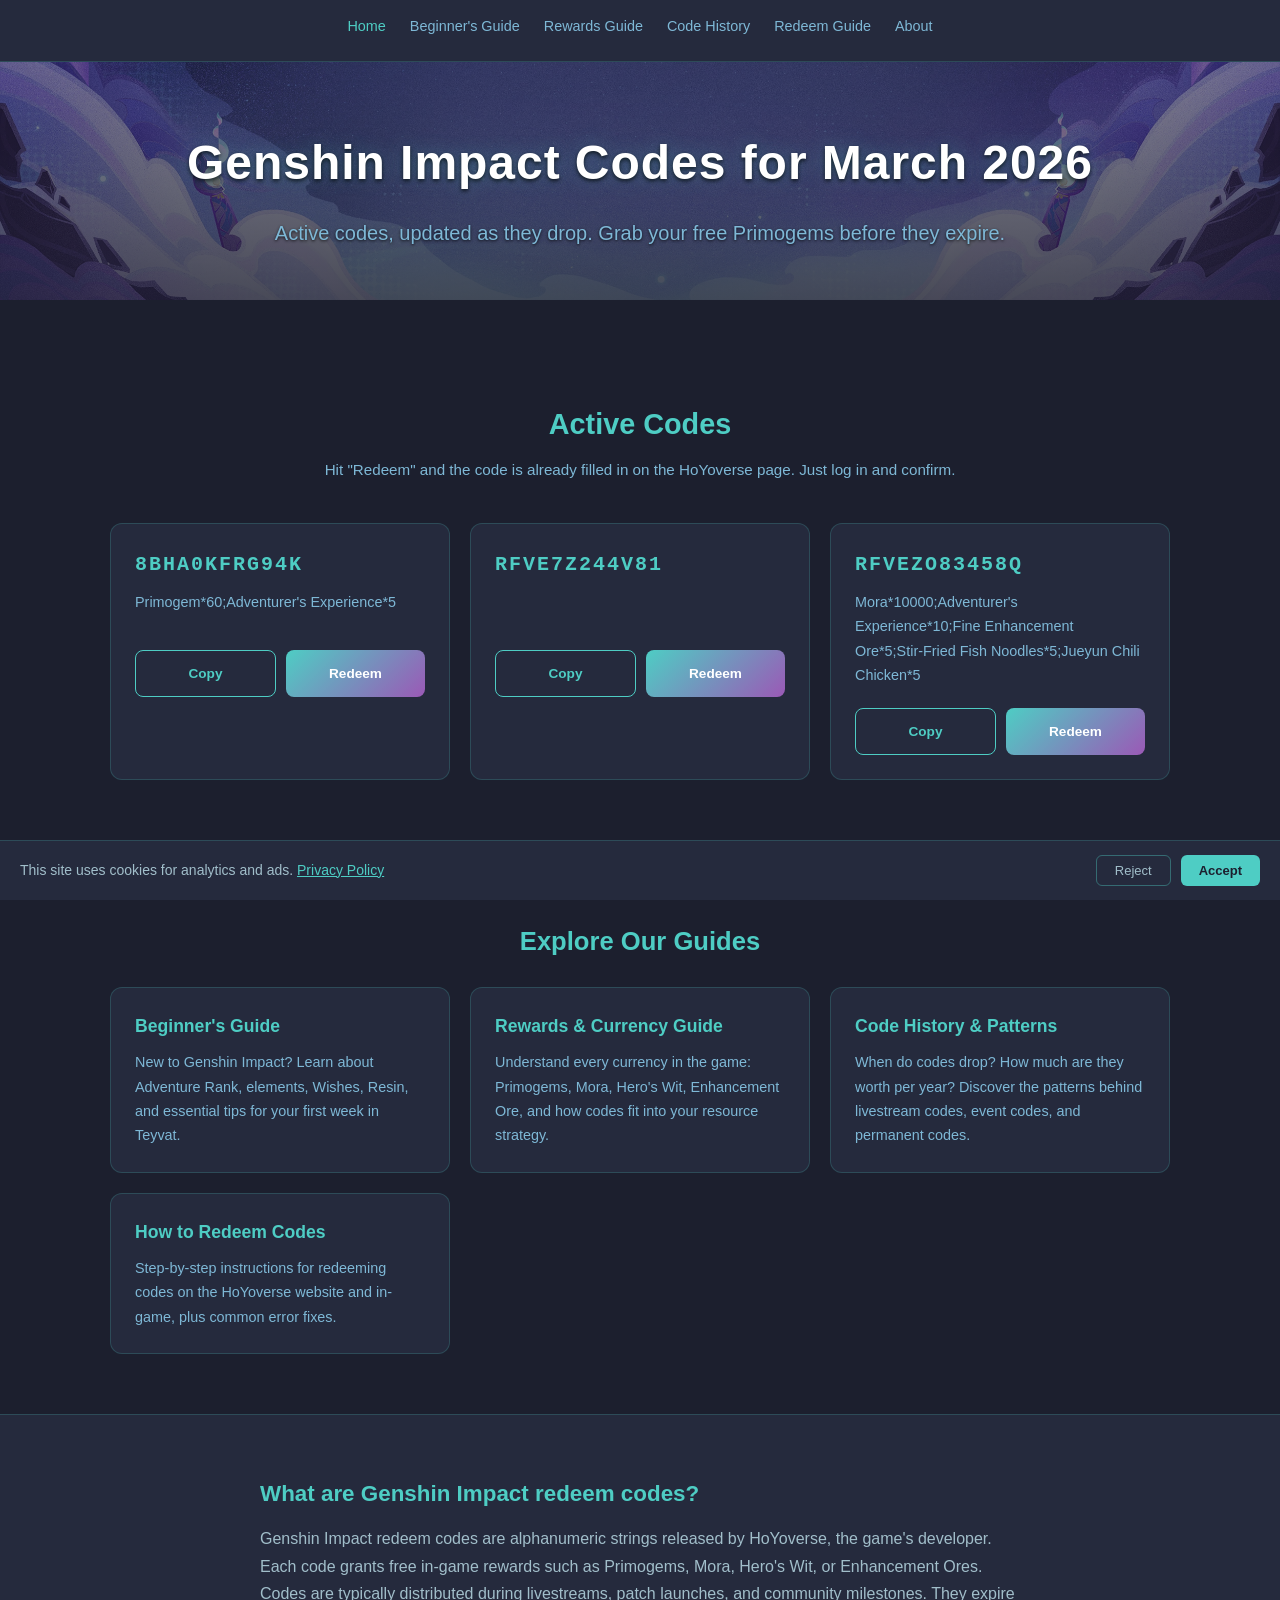
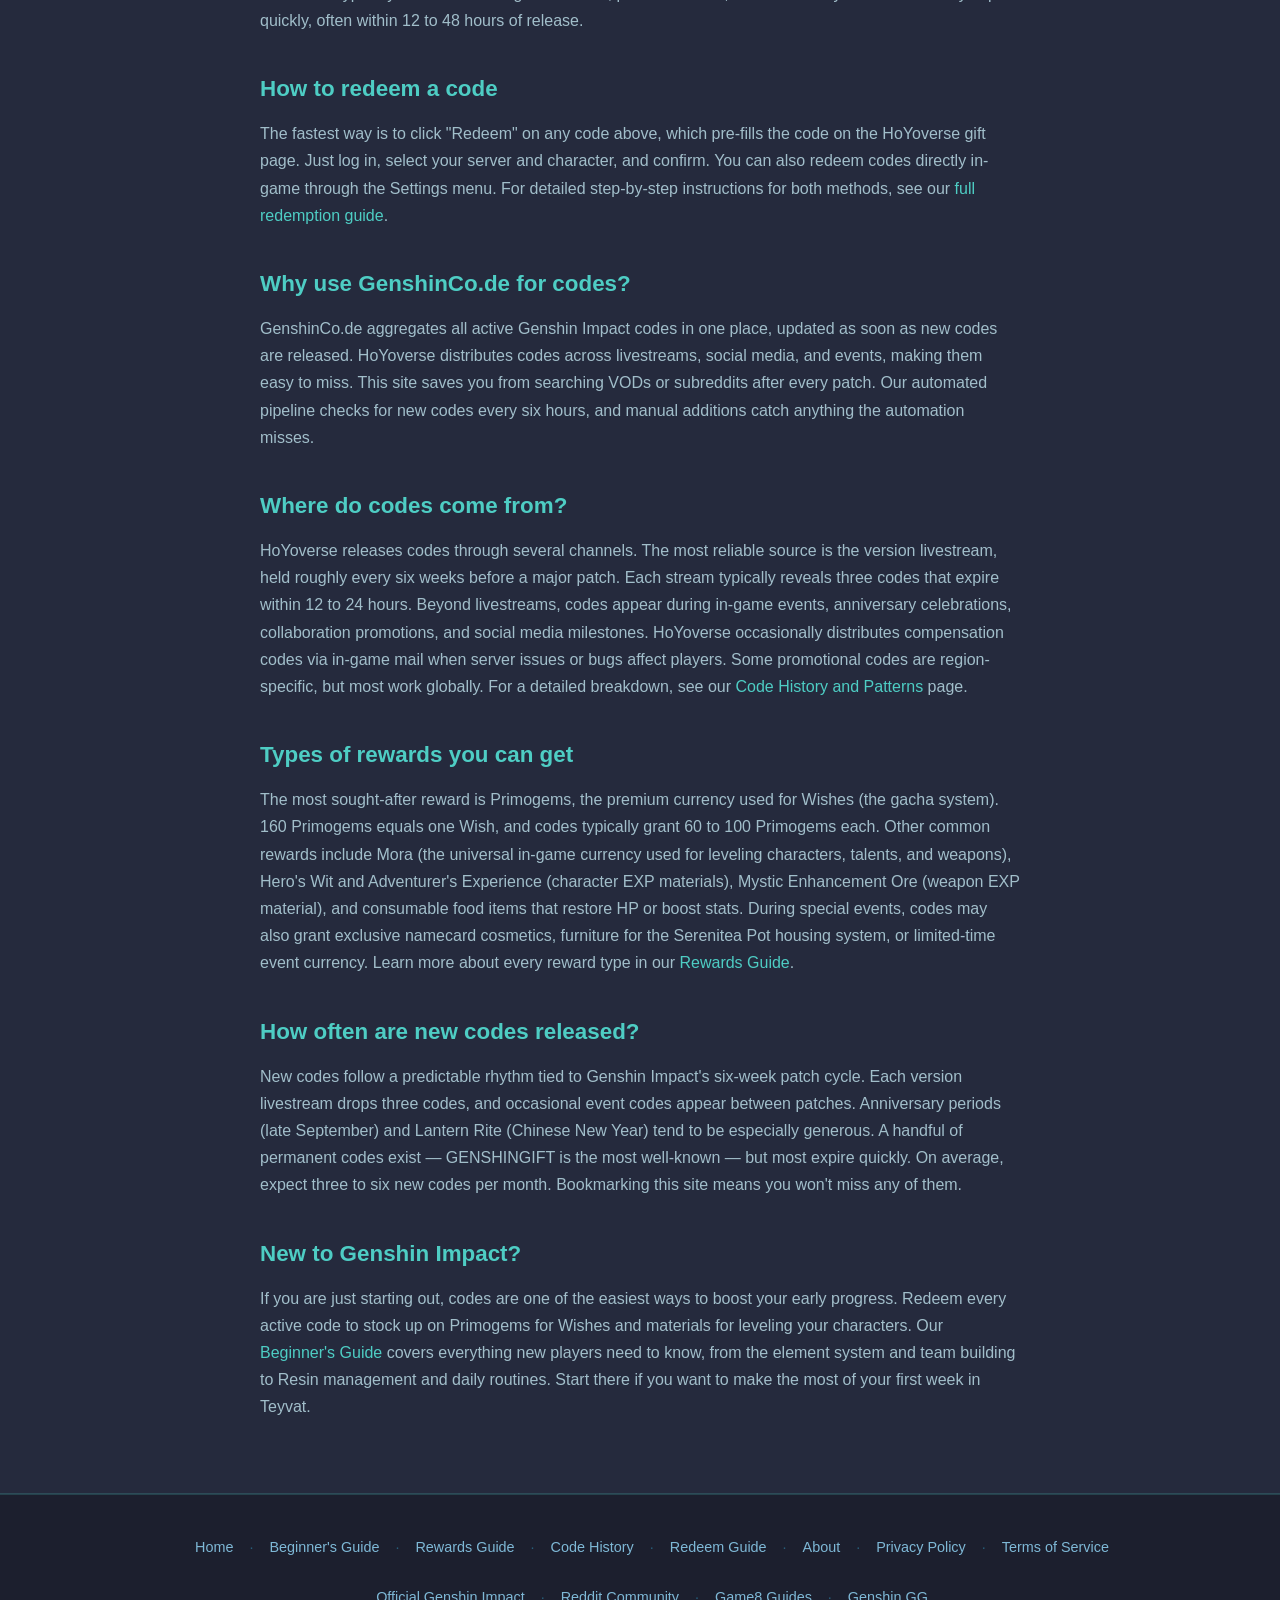
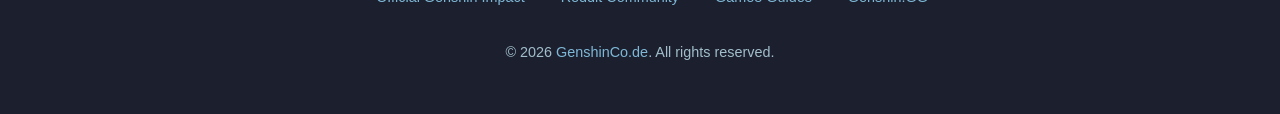
==== index.html @ f2f47d1a "feat: improve content quality for AdSense approval Add substantial original content to transform the" ====
<!DOCTYPE html>
<html lang="en">

<head>
    <meta charset="UTF-8">
    <meta name="viewport" content="width=device-width, initial-scale=1.0">
    <meta name="description" content="Discover the latest Genshin Impact reward codes for March 2026. Redeem exclusive in-game rewards including Primogems, Mora, and Enhancement Ores. Updated regularly on GenshinCo.de!">
    <meta name="keywords" content="Genshin Impact, reward codes, gaming rewards, free Genshin codes, primogems, genshinco.de">
    <meta name="author" content="GenshinCo.de">
    <!-- nosemgrep: html.security.audit.missing-integrity.missing-integrity -->
    <link rel="canonical" href="https://genshinco.de">

    <title>Genshin Impact Codes | Exclusive Rewards (March 2026)</title>

    <!-- Open Graph Meta Tags -->
    <meta property="og:url" content="https://genshinco.de">
    <meta property="og:type" content="website">
    <meta property="og:title" content="Genshin Impact Codes for March 2026">
    <meta property="og:description" content="Discover the latest Genshin Impact codes and redeem exclusive in-game rewards!">
    <meta property="og:image" content="https://genshinco.de/preview.png">
    <meta property="og:locale" content="en_US">
    <meta property="og:site_name" content="GenshinCo.de">

    <!-- Twitter Meta Tags -->
    <meta name="twitter:card" content="summary_large_image">
    <meta property="twitter:domain" content="genshinco.de">
    <meta property="twitter:url" content="https://genshinco.de">
    <meta name="twitter:title" content="Genshin Impact Codes for March 2026">
    <meta name="twitter:description" content="Discover the latest Genshin Impact codes and redeem exclusive in-game rewards!">
    <meta name="twitter:image" content="https://genshinco.de/preview.png">

    <!-- Structured Data (JSON-LD) -->
    <script type="application/ld+json">
    [
        {
            "@context": "https://schema.org",
            "@type": "WebPage",
            "name": "Genshin Impact Codes for March 2026",
            "description": "Find the latest Genshin Impact codes and redeem exclusive in-game rewards. Updated regularly on GenshinCo.de.",
            "url": "https://genshinco.de",
            "publisher": {
                "@type": "Organization",
                "name": "GenshinCo.de",
                "logo": {
                    "@type": "ImageObject",
                    "url": "https://genshinco.de/preview.png"
                }
            }
        },
        {
            "@context": "https://schema.org",
            "@type": "ItemList",
            "name": "Active Genshin Impact Redeem Codes (March 2026)",
            "description": "Currently active Genshin Impact codes that can be redeemed for free Primogems, Mora, and other in-game rewards.",
            "url": "https://genshinco.de",
            "numberOfItems": 6,
            "itemListElement": [
                {
                    "@type": "ListItem",
                    "position": 1,
                    "name": "GENSHINGIFT",
                    "description": "60 Primogems + 10,000 Mora"
                },
                {
                    "@type": "ListItem",
                    "position": 2,
                    "name": "WT7D3FXHZXRH",
                    "description": "60 Primogems + 5 Adventurer's Experience"
                },
                {
                    "@type": "ListItem",
                    "position": 3,
                    "name": "LANTERNRITE26",
                    "description": "100 Primogems + 50,000 Mora"
                },
                {
                    "@type": "ListItem",
                    "position": 4,
                    "name": "GENSHIN5ANNI",
                    "description": "60 Primogems + 3 Hero's Wit"
                },
                {
                    "@type": "ListItem",
                    "position": 5,
                    "name": "TEYVAT2026NEW",
                    "description": "60 Primogems + 5 Mystic Enhancement Ore"
                },
                {
                    "@type": "ListItem",
                    "position": 6,
                    "name": "XTNTBBHMVZ99",
                    "description": "60 Primogems + 10,000 Mora"
                }
            ]
        },
        {
            "@context": "https://schema.org",
            "@type": "FAQPage",
            "mainEntity": [
                {
                    "@type": "Question",
                    "name": "What are Genshin Impact redeem codes?",
                    "acceptedAnswer": {
                        "@type": "Answer",
                        "text": "Genshin Impact redeem codes are alphanumeric strings released by HoYoverse, the game's developer. Each code grants free in-game rewards such as Primogems, Mora, Hero's Wit, or Enhancement Ores. Codes are typically distributed during livestreams, patch launches, and community milestones. They expire, often within 12 to 48 hours of release."
                    }
                },
                {
                    "@type": "Question",
                    "name": "How do you redeem a Genshin Impact code?",
                    "acceptedAnswer": {
                        "@type": "Answer",
                        "text": "To redeem a Genshin Impact code: (1) Go to genshin.hoyoverse.com/en/gift or click the Redeem button on GenshinCo.de, which pre-fills the code automatically. (2) Log in to your HoYoverse account. (3) Select your server and character name. (4) Click Redeem. Rewards arrive in your in-game mailbox within one minute."
                    }
                },
                {
                    "@type": "Question",
                    "name": "Why should I bookmark GenshinCo.de for Genshin codes?",
                    "acceptedAnswer": {
                        "@type": "Answer",
                        "text": "GenshinCo.de aggregates all active Genshin Impact codes in one place, updated as soon as new codes are released. HoYoverse distributes codes across livestreams, social media, and events, making them easy to miss. This site saves you from searching VODs or subreddits after every patch."
                    }
                },
                {
                    "@type": "Question",
                    "name": "Where do Genshin Impact codes come from?",
                    "acceptedAnswer": {
                        "@type": "Answer",
                        "text": "HoYoverse releases codes through version livestreams (typically three per stream, every six weeks), in-game events, anniversary celebrations, social media milestones, and collaboration promotions. Compensation codes are occasionally sent via in-game mail after server issues."
                    }
                },
                {
                    "@type": "Question",
                    "name": "What rewards do Genshin Impact codes give?",
                    "acceptedAnswer": {
                        "@type": "Answer",
                        "text": "Most codes grant Primogems (60-100 per code), the premium currency used for Wishes. Other rewards include Mora, Hero's Wit, Adventurer's Experience, Mystic Enhancement Ore, and consumable items. Special event codes may include exclusive cosmetics."
                    }
                },
                {
                    "@type": "Question",
                    "name": "How often are new Genshin Impact codes released?",
                    "acceptedAnswer": {
                        "@type": "Answer",
                        "text": "New codes follow the six-week patch cycle, with three codes per version livestream. Additional codes appear during events, anniversaries, and Lantern Rite. Expect roughly three to six new codes per month."
                    }
                }
            ]
        }
    ]
    </script>

    <script src="/consent.js" defer></script>
    <!-- nosemgrep: html.security.audit.missing-integrity.missing-integrity -->
    <link rel="stylesheet" href="/styles.css">

    <style>
        /* Hero */
        .hero {
            background-image: url("/background.png");
            background-size: cover;
            background-position: center bottom;
            padding: 60px 20px 40px;
            display: flex;
            flex-direction: column;
            justify-content: center;
            align-items: center;
            text-align: center;
            position: relative;
        }

        .hero::before {
            content: '';
            position: absolute;
            inset: 0;
            background: linear-gradient(to bottom, rgba(28,31,46,0.5) 0%, rgba(28,31,46,0.8) 100%);
        }

        .hero-content {
            position: relative;
            z-index: 1;
        }

        .hero h1 {
            font-size: clamp(1.8rem, 5vw, 3rem);
            color: #fff;
            text-shadow: 0 0 20px var(--glow-teal), 0 2px 4px rgba(0,0,0,0.8);
            margin-bottom: 12px;
            letter-spacing: 0.02em;
        }

        .hero p {
            font-size: clamp(1rem, 2.5vw, 1.25rem);
            color: var(--text-secondary);
            text-shadow: 0 1px 3px rgba(0,0,0,0.8);
            text-align: center;
            width: 100%;
        }

        /* Codes section */
        .codes-section {
            max-width: 1100px;
            margin: 0 auto;
            padding: 60px 20px;
        }

        .codes-section h2 {
            font-size: 1.8rem;
            color: var(--accent-teal);
            margin-bottom: 8px;
            text-align: center;
        }

        .codes-subtitle {
            text-align: center;
            color: var(--text-secondary);
            margin-bottom: 40px;
            font-size: 0.95rem;
        }

        .codes-grid {
            display: grid;
            grid-template-columns: repeat(auto-fill, minmax(300px, 1fr));
            gap: 20px;
        }

        .codes-message {
            grid-column: 1 / -1;
            text-align: center;
            color: var(--text-secondary);
        }

        .code-card {
            background: var(--bg-card);
            border: 1px solid var(--border-card);
            border-radius: 12px;
            padding: 24px;
            transition: background 0.2s, box-shadow 0.2s, transform 0.2s;
        }

        .code-card:hover {
            background: var(--bg-card-hover);
            box-shadow: 0 0 20px var(--glow-teal);
            transform: translateY(-2px);
        }

        .code-string {
            font-size: 1.25rem;
            font-weight: 700;
            letter-spacing: 0.1em;
            color: var(--accent-teal);
            margin-bottom: 8px;
            font-family: 'Courier New', monospace;
        }

        .code-rewards {
            font-size: 0.9rem;
            color: var(--text-secondary);
            margin-bottom: 20px;
            min-height: 40px;
        }

        .code-actions {
            display: flex;
            gap: 10px;
        }

        .btn {
            flex: 1;
            padding: 12px 16px;
            border: none;
            border-radius: 8px;
            font-size: 0.85rem;
            font-weight: 600;
            cursor: pointer;
            text-decoration: none;
            text-align: center;
            transition: opacity 0.2s, transform 0.1s;
            display: inline-block;
        }

        .btn:hover {
            opacity: 0.85;
            transform: scale(1.02);
        }

        .btn:active {
            transform: scale(0.98);
        }

        .btn-copy {
            background: transparent;
            border: 1px solid var(--accent-teal);
            color: var(--accent-teal);
        }

        .btn-copy.copied {
            border-color: var(--accent-amber);
            color: var(--accent-amber);
        }

        .btn-redeem {
            background: linear-gradient(135deg, var(--accent-teal), var(--accent-purple));
            color: #fff;
        }

        /* Info section */
        .info-section {
            background: var(--bg-card);
            border-top: 1px solid var(--border-card);
            border-bottom: 1px solid var(--border-card);
        }

        .info-inner {
            max-width: 800px;
            margin: 0 auto;
            padding: 60px 20px;
        }

        .info-inner h2 {
            font-size: 1.4rem;
            color: var(--accent-teal);
            margin-top: 36px;
            margin-bottom: 12px;
        }

        .info-inner h2:first-child {
            margin-top: 0;
        }

        .info-inner p {
            margin-bottom: 12px;
            color: var(--text-primary);
        }

        .info-inner ol, .info-inner ul {
            margin-left: 24px;
            margin-bottom: 12px;
        }

        .info-inner ol li, .info-inner ul li {
            margin-bottom: 6px;
        }

        .info-inner a {
            color: var(--accent-teal);
            text-decoration: none;
        }

        .info-inner a:hover {
            text-decoration: underline;
        }
    </style>

    <!-- nosemgrep: html.security.audit.missing-integrity.missing-integrity -->
    <link rel="icon" href="/favicon.ico" type="image/x-icon">
    <!-- nosemgrep: html.security.audit.missing-integrity.missing-integrity -->
    <link rel="preload" href="/background.png" as="image">
</head>

<body>
    <nav class="site-nav">
        <ul>
            <li><a href="/" aria-current="page">Home</a></li>
            <li><a href="/beginners-guide.html">Beginner's Guide</a></li>
            <li><a href="/rewards-guide.html">Rewards Guide</a></li>
            <li><a href="/event-codes.html">Code History</a></li>
            <li><a href="/guide.html">Redeem Guide</a></li>
            <li><a href="/about.html">About</a></li>
        </ul>
    </nav>

    <main>
        <section class="hero">
            <div class="hero-content">
                <h1>Genshin Impact Codes for March 2026</h1>
                <p>Active codes, updated as they drop. Grab your free Primogems before they expire.</p>
            </div>
        </section>

        <section class="codes-section">
            <h2>Active Codes</h2>
            <p class="codes-subtitle">Hit "Redeem" and the code is already filled in on the HoYoverse page. Just log in and confirm.</p>

            <div id="codes-grid" class="codes-grid" aria-live="polite">
                <p id="codes-loading" class="codes-message">Loading codes&hellip;</p>
            </div>
        </section>

        <section class="quick-links">
            <h2>Explore Our Guides</h2>
            <div class="quick-links-grid">
                <a href="/beginners-guide.html" class="quick-link-card">
                    <h3>Beginner's Guide</h3>
                    <p>New to Genshin Impact? Learn about Adventure Rank, elements, Wishes, Resin, and essential tips for your first week in Teyvat.</p>
                </a>
                <a href="/rewards-guide.html" class="quick-link-card">
                    <h3>Rewards &amp; Currency Guide</h3>
                    <p>Understand every currency in the game: Primogems, Mora, Hero's Wit, Enhancement Ore, and how codes fit into your resource strategy.</p>
                </a>
                <a href="/event-codes.html" class="quick-link-card">
                    <h3>Code History &amp; Patterns</h3>
                    <p>When do codes drop? How much are they worth per year? Discover the patterns behind livestream codes, event codes, and permanent codes.</p>
                </a>
                <a href="/guide.html" class="quick-link-card">
                    <h3>How to Redeem Codes</h3>
                    <p>Step-by-step instructions for redeeming codes on the HoYoverse website and in-game, plus common error fixes.</p>
                </a>
            </div>
        </section>

        <div class="info-section">
            <div class="info-inner">
                <h2>What are Genshin Impact redeem codes?</h2>
                <p>
                    Genshin Impact redeem codes are alphanumeric strings released by HoYoverse, the game's developer. Each code grants free in-game rewards such as Primogems, Mora, Hero's Wit, or Enhancement Ores. Codes are typically distributed during livestreams, patch launches, and community milestones. They expire quickly, often within 12 to 48 hours of release.
                </p>

                <h2>How to redeem a code</h2>
                <p>
                    The fastest way is to click "Redeem" on any code above, which pre-fills the code on the HoYoverse gift page. Just log in, select your server and character, and confirm. You can also redeem codes directly in-game through the Settings menu. For detailed step-by-step instructions for both methods, see our <a href="/guide.html">full redemption guide</a>.
                </p>

                <h2>Why use GenshinCo.de for codes?</h2>
                <p>
                    GenshinCo.de aggregates all active Genshin Impact codes in one place, updated as soon as new codes are released. HoYoverse distributes codes across livestreams, social media, and events, making them easy to miss. This site saves you from searching VODs or subreddits after every patch. Our automated pipeline checks for new codes every six hours, and manual additions catch anything the automation misses.
                </p>

                <h2>Where do codes come from?</h2>
                <p>
                    HoYoverse releases codes through several channels. The most reliable source is the version livestream, held roughly every six weeks before a major patch. Each stream typically reveals three codes that expire within 12 to 24 hours. Beyond livestreams, codes appear during in-game events, anniversary celebrations, collaboration promotions, and social media milestones. HoYoverse occasionally distributes compensation codes via in-game mail when server issues or bugs affect players. Some promotional codes are region-specific, but most work globally. For a detailed breakdown, see our <a href="/event-codes.html">Code History and Patterns</a> page.
                </p>

                <h2>Types of rewards you can get</h2>
                <p>
                    The most sought-after reward is Primogems, the premium currency used for Wishes (the gacha system). 160 Primogems equals one Wish, and codes typically grant 60 to 100 Primogems each. Other common rewards include Mora (the universal in-game currency used for leveling characters, talents, and weapons), Hero's Wit and Adventurer's Experience (character EXP materials), Mystic Enhancement Ore (weapon EXP material), and consumable food items that restore HP or boost stats. During special events, codes may also grant exclusive namecard cosmetics, furniture for the Serenitea Pot housing system, or limited-time event currency. Learn more about every reward type in our <a href="/rewards-guide.html">Rewards Guide</a>.
                </p>

                <h2>How often are new codes released?</h2>
                <p>
                    New codes follow a predictable rhythm tied to Genshin Impact's six-week patch cycle. Each version livestream drops three codes, and occasional event codes appear between patches. Anniversary periods (late September) and Lantern Rite (Chinese New Year) tend to be especially generous. A handful of permanent codes exist &mdash; GENSHINGIFT is the most well-known &mdash; but most expire quickly. On average, expect three to six new codes per month. Bookmarking this site means you won't miss any of them.
                </p>

                <h2>New to Genshin Impact?</h2>
                <p>
                    If you are just starting out, codes are one of the easiest ways to boost your early progress. Redeem every active code to stock up on Primogems for Wishes and materials for leveling your characters. Our <a href="/beginners-guide.html">Beginner's Guide</a> covers everything new players need to know, from the element system and team building to Resin management and daily routines. Start there if you want to make the most of your first week in Teyvat.
                </p>
            </div>
        </div>
    </main>

    <footer>
        <ul class="footer-nav">
            <li><a href="/">Home</a></li>
            <li><span class="footer-sep">·</span></li>
            <li><a href="/beginners-guide.html">Beginner's Guide</a></li>
            <li><span class="footer-sep">·</span></li>
            <li><a href="/rewards-guide.html">Rewards Guide</a></li>
            <li><span class="footer-sep">·</span></li>
            <li><a href="/event-codes.html">Code History</a></li>
            <li><span class="footer-sep">·</span></li>
            <li><a href="/guide.html">Redeem Guide</a></li>
            <li><span class="footer-sep">·</span></li>
            <li><a href="/about.html">About</a></li>
            <li><span class="footer-sep">·</span></li>
            <li><a href="/privacy.html">Privacy Policy</a></li>
            <li><span class="footer-sep">·</span></li>
            <li><a href="/terms.html">Terms of Service</a></li>
        </ul>
        <ul class="footer-links">
            <li><a href="https://genshin.hoyoverse.com/en/" target="_blank" rel="noopener">Official Genshin Impact</a></li>
            <li><span class="footer-sep">·</span></li>
            <li><a href="https://www.reddit.com/r/Genshin_Impact/" target="_blank" rel="noopener">Reddit Community</a></li>
            <li><span class="footer-sep">·</span></li>
            <li><a href="https://game8.co/games/Genshin-Impact" target="_blank" rel="noopener">Game8 Guides</a></li>
            <li><span class="footer-sep">·</span></li>
            <li><a href="https://genshin.gg/" target="_blank" rel="noopener">Genshin.GG</a></li>
        </ul>
        <p>&copy; 2026 <a href="https://genshinco.de">GenshinCo.de</a>. All rights reserved.</p>
    </footer>

    <script>
        function copyCode(btn, code) {
            navigator.clipboard.writeText(code).then(function() {
                btn.textContent = 'Copied!';
                btn.classList.add('copied');
                setTimeout(function() {
                    btn.textContent = 'Copy';
                    btn.classList.remove('copied');
                }, 2000);
            });
        }

        (function() {
            var grid = document.getElementById('codes-grid');
            var loading = document.getElementById('codes-loading');
            if (!grid || !loading) {
                console.error('codes: required DOM elements missing');
                return;
            }

            fetch('./codes.json')
                .then(function(r) {
                    if (!r.ok) throw new Error('HTTP ' + r.status);
                    return r.json();
                })
                .then(function(codes) {
                    loading.remove();
                    if (!Array.isArray(codes) || codes.length === 0) {
                        var msg = document.createElement('p');
                        msg.className = 'codes-message';
                        msg.textContent = 'No active codes right now. Check back soon.';
                        grid.appendChild(msg);
                        return;
                    }
                    var fragment = document.createDocumentFragment();
                    codes.forEach(function(entry) {
                        var code = String(entry.code || '');
                        var rewards = String(entry.rewards || '');
                        var redeemUrl = 'https://genshin.hoyoverse.com/en/gift?code=' + encodeURIComponent(code);

                        var card = document.createElement('div');
                        card.className = 'code-card';

                        var codeEl = document.createElement('div');
                        codeEl.className = 'code-string';
                        codeEl.textContent = code;

                        var rewardsEl = document.createElement('div');
                        rewardsEl.className = 'code-rewards';
                        rewardsEl.textContent = rewards;

                        var actions = document.createElement('div');
                        actions.className = 'code-actions';

                        var copyBtn = document.createElement('button');
                        copyBtn.className = 'btn btn-copy';
                        copyBtn.textContent = 'Copy';
                        copyBtn.addEventListener('click', function() { copyCode(copyBtn, code); });

                        var redeemLink = document.createElement('a');
                        redeemLink.className = 'btn btn-redeem';
                        redeemLink.href = redeemUrl;
                        redeemLink.target = '_blank';
                        redeemLink.rel = 'noopener';
                        redeemLink.textContent = 'Redeem';

                        actions.appendChild(copyBtn);
                        actions.appendChild(redeemLink);
                        card.appendChild(codeEl);
                        card.appendChild(rewardsEl);
                        card.appendChild(actions);
                        fragment.appendChild(card);
                    });
                    grid.appendChild(fragment);
                })
                .catch(function(err) {
                    loading.textContent = 'Failed to load codes. Please refresh the page.';
                    console.error('codes.json fetch error:', err);
                });
        })();
    </script>
</body>

</html>
---- styles.css ----
:root {
    --bg: #1C1F2E;
    --bg-card: #252A3D;
    --bg-card-hover: #2D334A;
    --text-primary: #A1BECAFF;
    --text-secondary: #7EB8D6FF;
    --accent-teal: #4ECDC4;
    --accent-purple: #9B59B6;
    --accent-amber: #F39C12;
    --border: #275E7AFF;
    --border-card: rgba(78, 205, 196, 0.2);
    --glow-teal: rgba(78, 205, 196, 0.3);
}

* {
    box-sizing: border-box;
    margin: 0;
    padding: 0;
}

body {
    font-family: 'Poppins', 'Segoe UI', sans-serif;
    background-color: var(--bg);
    color: var(--text-primary);
    line-height: 1.7;
}

/* Site navigation */
.site-nav {
    background: var(--bg-card);
    border-bottom: 1px solid var(--border-card);
    padding: 12px 20px;
}

.site-nav ul {
    display: flex;
    justify-content: center;
    flex-wrap: wrap;
    gap: 8px 24px;
    list-style: none;
    max-width: 1100px;
    margin: 0 auto;
}

.site-nav a {
    color: var(--text-secondary);
    text-decoration: none;
    font-size: 0.9rem;
    transition: color 0.2s;
}

.site-nav a:hover,
.site-nav a[aria-current="page"] {
    color: var(--accent-teal);
}

/* Page header */
.page-header {
    background: var(--bg-card);
    border-bottom: 1px solid var(--border-card);
    padding: 40px 20px;
    text-align: center;
}

.page-header h1 {
    font-size: 2rem;
    color: var(--accent-teal);
}

.page-header p {
    color: var(--text-secondary);
    margin-top: 8px;
}

/* Content area */
.content {
    max-width: 800px;
    margin: 0 auto;
    padding: 60px 20px;
}

h2 {
    font-size: 1.3rem;
    color: var(--accent-teal);
    margin-top: 40px;
    margin-bottom: 12px;
}

h3 {
    font-size: 1.1rem;
    color: var(--accent-teal);
    margin-top: 28px;
    margin-bottom: 8px;
}

p, li {
    margin-bottom: 10px;
    color: var(--text-primary);
}

ol, ul {
    margin-left: 24px;
    margin-bottom: 12px;
}

a {
    color: var(--accent-teal);
    text-decoration: none;
}

a:hover {
    text-decoration: underline;
}

strong {
    color: var(--text-secondary);
}

/* Quick links cards */
.quick-links {
    max-width: 1100px;
    margin: 0 auto;
    padding: 40px 20px 60px;
}

.quick-links h2 {
    text-align: center;
    font-size: 1.6rem;
    margin-bottom: 24px;
}

.quick-links-grid {
    display: grid;
    grid-template-columns: repeat(auto-fill, minmax(280px, 1fr));
    gap: 20px;
}

.quick-link-card {
    background: var(--bg-card);
    border: 1px solid var(--border-card);
    border-radius: 12px;
    padding: 24px;
    transition: background 0.2s, box-shadow 0.2s, transform 0.2s;
    text-decoration: none;
    display: block;
}

.quick-link-card:hover {
    background: var(--bg-card-hover);
    box-shadow: 0 0 20px var(--glow-teal);
    transform: translateY(-2px);
    text-decoration: none;
}

.quick-link-card h3 {
    color: var(--accent-teal);
    margin-top: 0;
    margin-bottom: 8px;
    font-size: 1.1rem;
}

.quick-link-card p {
    color: var(--text-secondary);
    font-size: 0.9rem;
    margin-bottom: 0;
}

/* Footer */
footer {
    text-align: center;
    padding: 40px 20px;
    border-top: 1px solid var(--border-card);
    font-size: 0.9rem;
    color: var(--text-secondary);
}

footer a {
    color: var(--text-secondary);
}

footer a:hover {
    color: var(--accent-teal);
}

.footer-nav {
    display: flex;
    justify-content: center;
    flex-wrap: wrap;
    gap: 16px;
    list-style: none;
    margin-bottom: 16px;
}

.footer-links {
    display: flex;
    justify-content: center;
    flex-wrap: wrap;
    gap: 16px;
    list-style: none;
    margin-bottom: 20px;
}

.footer-sep {
    color: var(--border);
}
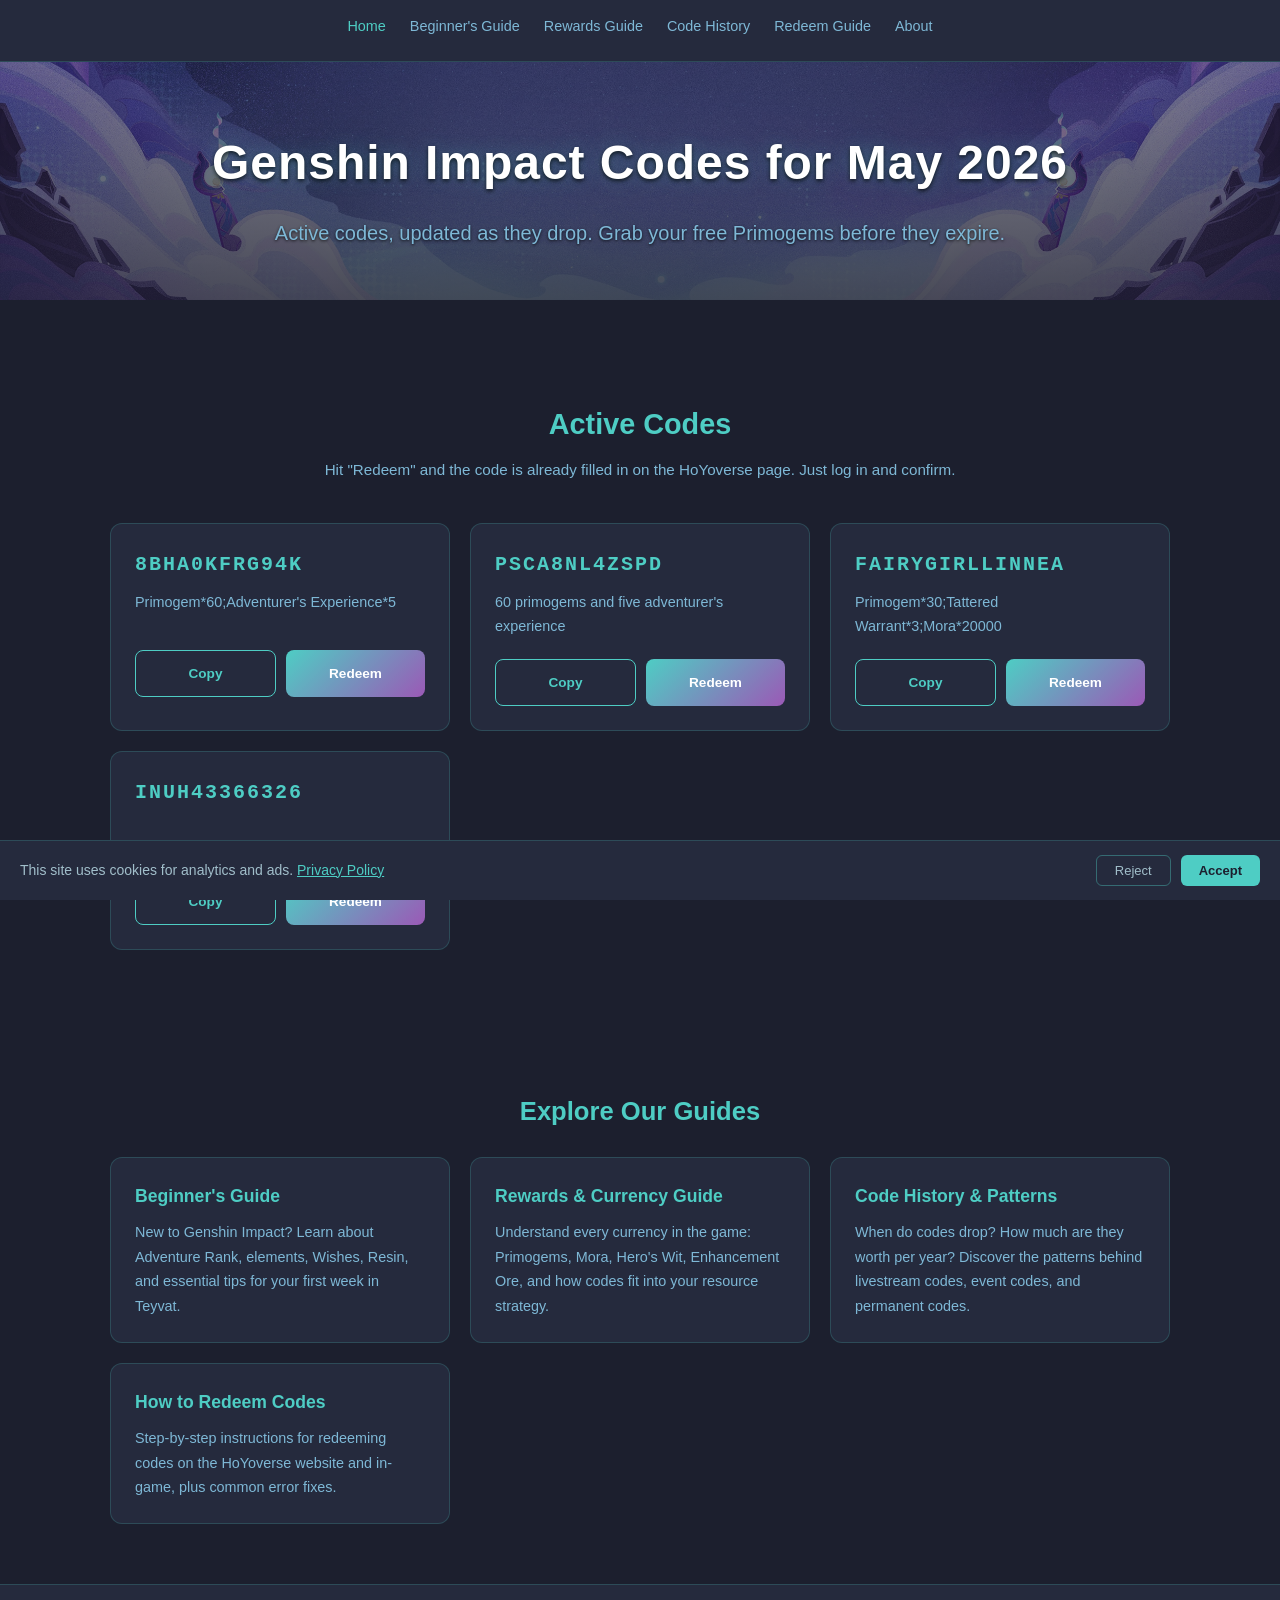
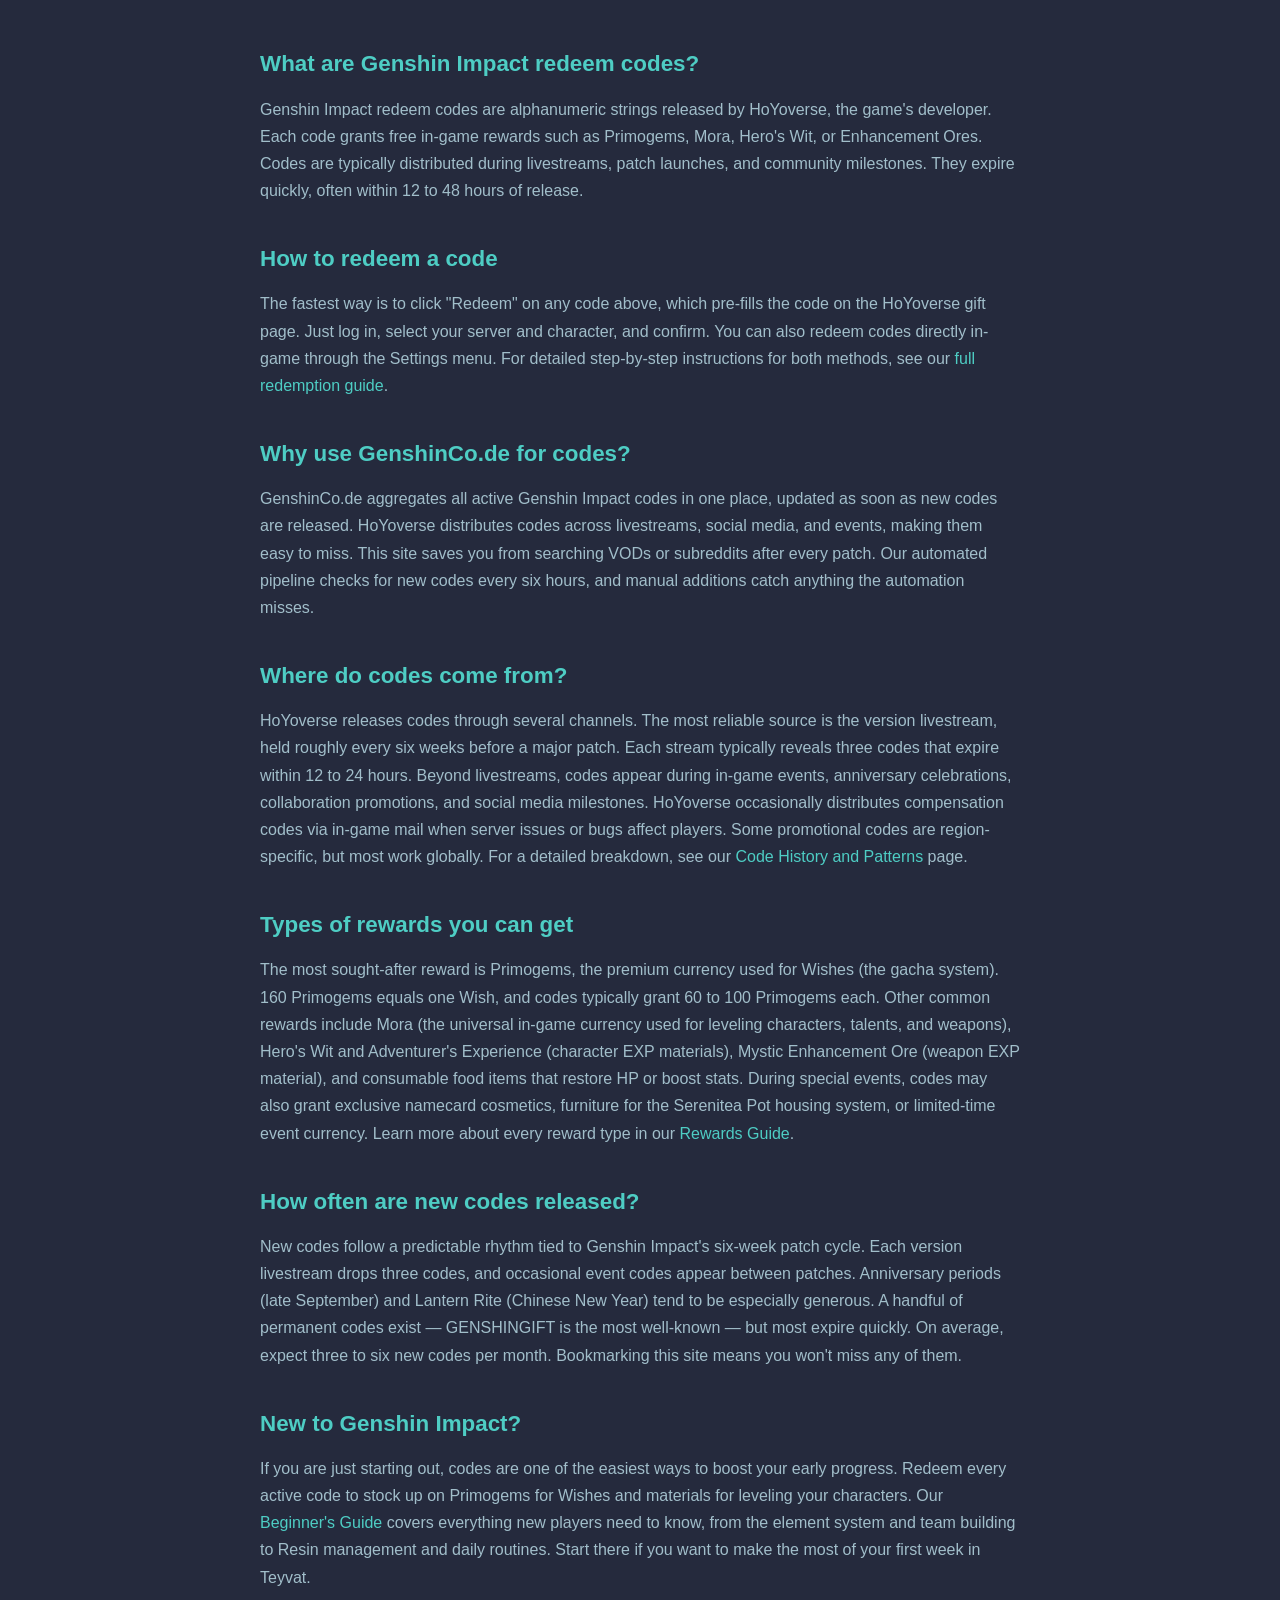
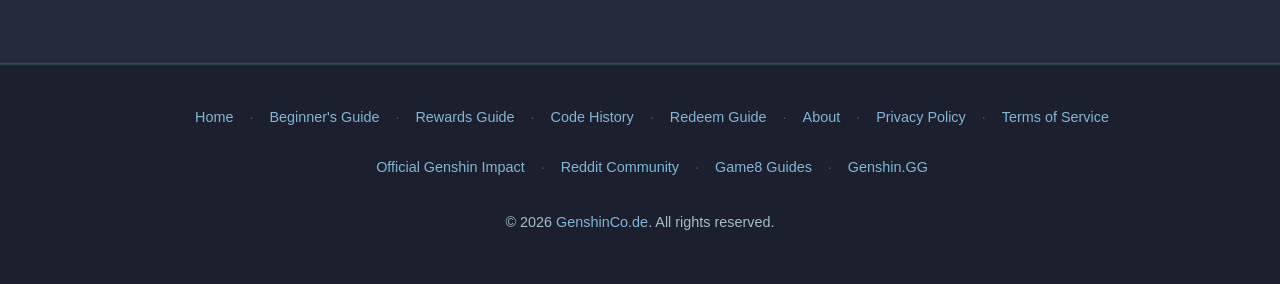
==== commit ad409b7c: "chore: update month/year to May 2026" ====
--- a/index.html
+++ b/index.html
@@ -4,18 +4,18 @@
 <head>
     <meta charset="UTF-8">
     <meta name="viewport" content="width=device-width, initial-scale=1.0">
-    <meta name="description" content="Discover the latest Genshin Impact reward codes for March 2026. Redeem exclusive in-game rewards including Primogems, Mora, and Enhancement Ores. Updated regularly on GenshinCo.de!">
+    <meta name="description" content="Discover the latest Genshin Impact reward codes for May 2026. Redeem exclusive in-game rewards including Primogems, Mora, and Enhancement Ores. Updated regularly on GenshinCo.de!">
     <meta name="keywords" content="Genshin Impact, reward codes, gaming rewards, free Genshin codes, primogems, genshinco.de">
     <meta name="author" content="GenshinCo.de">
     <!-- nosemgrep: html.security.audit.missing-integrity.missing-integrity -->
     <link rel="canonical" href="https://genshinco.de">
 
-    <title>Genshin Impact Codes | Exclusive Rewards (March 2026)</title>
+    <title>Genshin Impact Codes | Exclusive Rewards (May 2026)</title>
 
     <!-- Open Graph Meta Tags -->
     <meta property="og:url" content="https://genshinco.de">
     <meta property="og:type" content="website">
-    <meta property="og:title" content="Genshin Impact Codes for March 2026">
+    <meta property="og:title" content="Genshin Impact Codes for May 2026">
     <meta property="og:description" content="Discover the latest Genshin Impact codes and redeem exclusive in-game rewards!">
     <meta property="og:image" content="https://genshinco.de/preview.png">
     <meta property="og:locale" content="en_US">
@@ -25,7 +25,7 @@
     <meta name="twitter:card" content="summary_large_image">
     <meta property="twitter:domain" content="genshinco.de">
     <meta property="twitter:url" content="https://genshinco.de">
-    <meta name="twitter:title" content="Genshin Impact Codes for March 2026">
+    <meta name="twitter:title" content="Genshin Impact Codes for May 2026">
     <meta name="twitter:description" content="Discover the latest Genshin Impact codes and redeem exclusive in-game rewards!">
     <meta name="twitter:image" content="https://genshinco.de/preview.png">
 
@@ -35,7 +35,7 @@
         {
             "@context": "https://schema.org",
             "@type": "WebPage",
-            "name": "Genshin Impact Codes for March 2026",
+            "name": "Genshin Impact Codes for May 2026",
             "description": "Find the latest Genshin Impact codes and redeem exclusive in-game rewards. Updated regularly on GenshinCo.de.",
             "url": "https://genshinco.de",
             "publisher": {
@@ -50,7 +50,7 @@
         {
             "@context": "https://schema.org",
             "@type": "ItemList",
-            "name": "Active Genshin Impact Redeem Codes (March 2026)",
+            "name": "Active Genshin Impact Redeem Codes (May 2026)",
             "description": "Currently active Genshin Impact codes that can be redeemed for free Primogems, Mora, and other in-game rewards.",
             "url": "https://genshinco.de",
             "numberOfItems": 6,
@@ -373,7 +373,7 @@
     <main>
         <section class="hero">
             <div class="hero-content">
-                <h1>Genshin Impact Codes for March 2026</h1>
+                <h1>Genshin Impact Codes for May 2026</h1>
                 <p>Active codes, updated as they drop. Grab your free Primogems before they expire.</p>
             </div>
         </section>
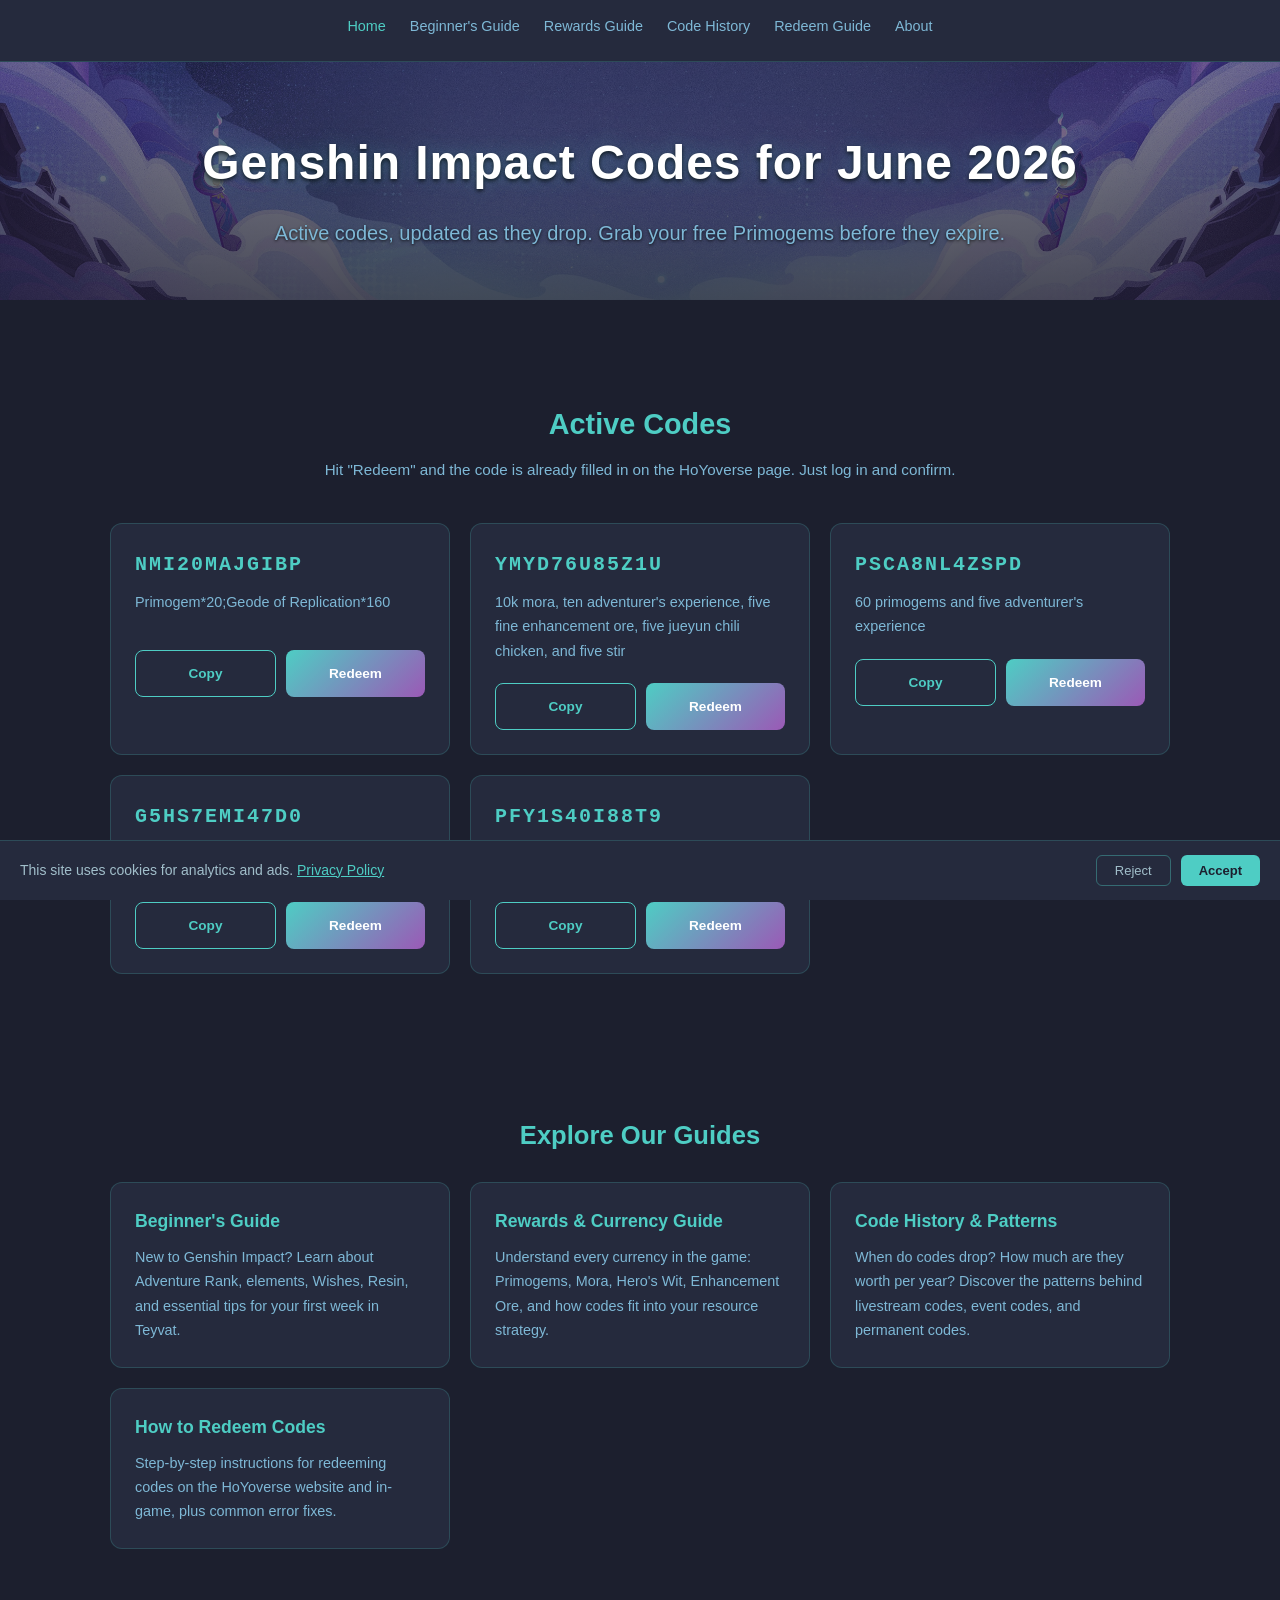
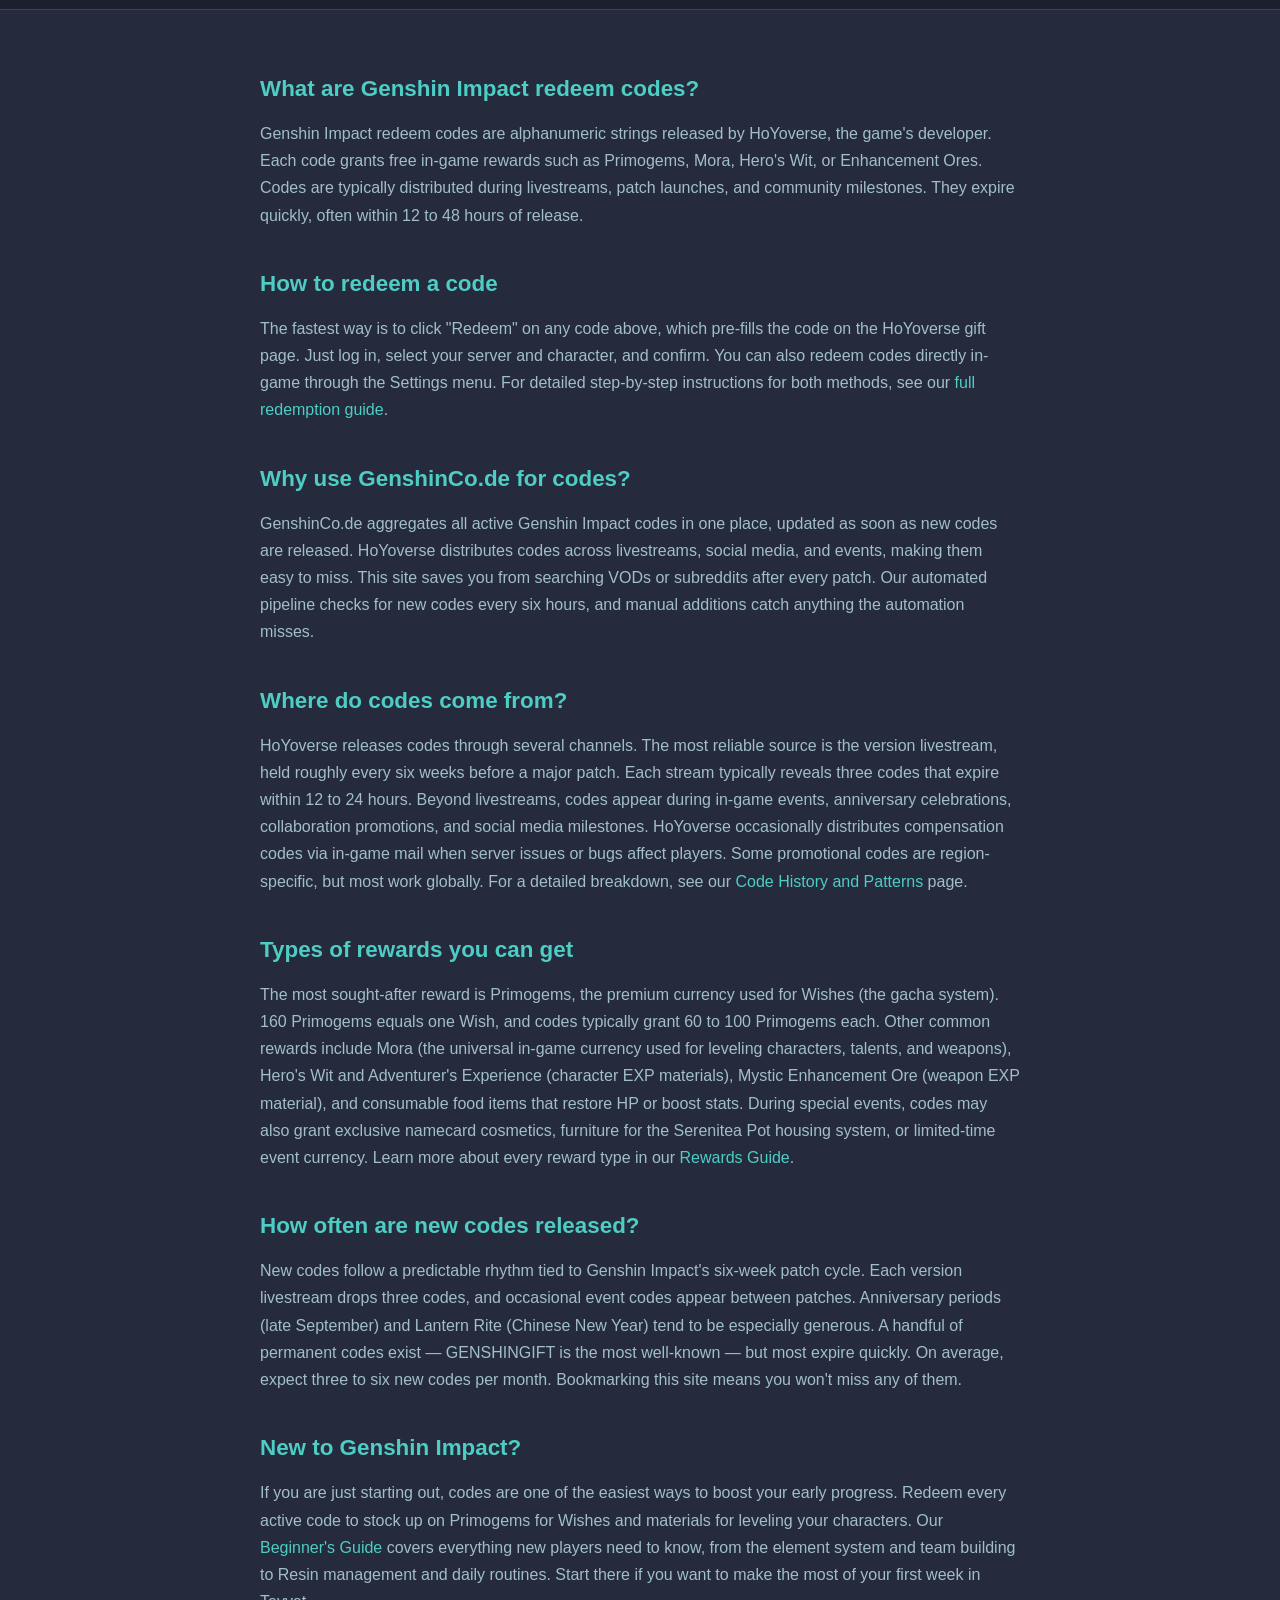
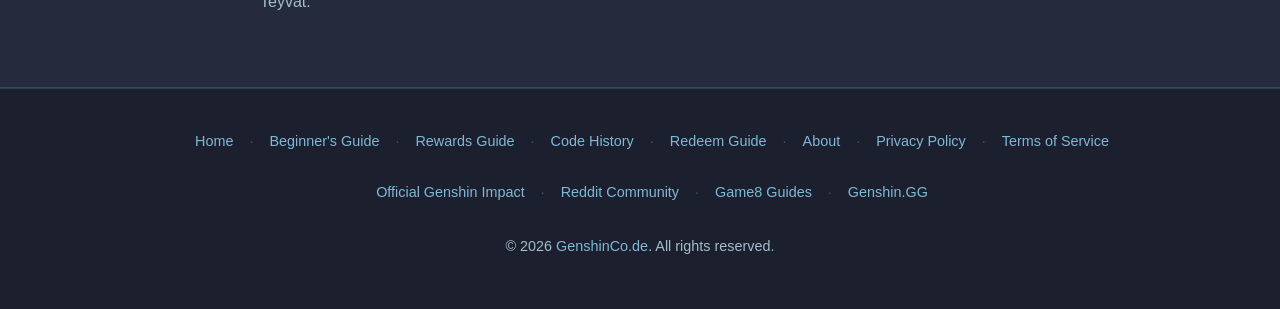
==== commit 7a44e95e: "chore: update month/year to June 2026" ====
--- a/index.html
+++ b/index.html
@@ -4,18 +4,18 @@
 <head>
     <meta charset="UTF-8">
     <meta name="viewport" content="width=device-width, initial-scale=1.0">
-    <meta name="description" content="Discover the latest Genshin Impact reward codes for May 2026. Redeem exclusive in-game rewards including Primogems, Mora, and Enhancement Ores. Updated regularly on GenshinCo.de!">
+    <meta name="description" content="Discover the latest Genshin Impact reward codes for June 2026. Redeem exclusive in-game rewards including Primogems, Mora, and Enhancement Ores. Updated regularly on GenshinCo.de!">
     <meta name="keywords" content="Genshin Impact, reward codes, gaming rewards, free Genshin codes, primogems, genshinco.de">
     <meta name="author" content="GenshinCo.de">
     <!-- nosemgrep: html.security.audit.missing-integrity.missing-integrity -->
     <link rel="canonical" href="https://genshinco.de">
 
-    <title>Genshin Impact Codes | Exclusive Rewards (May 2026)</title>
+    <title>Genshin Impact Codes | Exclusive Rewards (June 2026)</title>
 
     <!-- Open Graph Meta Tags -->
     <meta property="og:url" content="https://genshinco.de">
     <meta property="og:type" content="website">
-    <meta property="og:title" content="Genshin Impact Codes for May 2026">
+    <meta property="og:title" content="Genshin Impact Codes for June 2026">
     <meta property="og:description" content="Discover the latest Genshin Impact codes and redeem exclusive in-game rewards!">
     <meta property="og:image" content="https://genshinco.de/preview.png">
     <meta property="og:locale" content="en_US">
@@ -25,7 +25,7 @@
     <meta name="twitter:card" content="summary_large_image">
     <meta property="twitter:domain" content="genshinco.de">
     <meta property="twitter:url" content="https://genshinco.de">
-    <meta name="twitter:title" content="Genshin Impact Codes for May 2026">
+    <meta name="twitter:title" content="Genshin Impact Codes for June 2026">
     <meta name="twitter:description" content="Discover the latest Genshin Impact codes and redeem exclusive in-game rewards!">
     <meta name="twitter:image" content="https://genshinco.de/preview.png">
 
@@ -35,7 +35,7 @@
         {
             "@context": "https://schema.org",
             "@type": "WebPage",
-            "name": "Genshin Impact Codes for May 2026",
+            "name": "Genshin Impact Codes for June 2026",
             "description": "Find the latest Genshin Impact codes and redeem exclusive in-game rewards. Updated regularly on GenshinCo.de.",
             "url": "https://genshinco.de",
             "publisher": {
@@ -50,7 +50,7 @@
         {
             "@context": "https://schema.org",
             "@type": "ItemList",
-            "name": "Active Genshin Impact Redeem Codes (May 2026)",
+            "name": "Active Genshin Impact Redeem Codes (June 2026)",
             "description": "Currently active Genshin Impact codes that can be redeemed for free Primogems, Mora, and other in-game rewards.",
             "url": "https://genshinco.de",
             "numberOfItems": 6,
@@ -373,7 +373,7 @@
     <main>
         <section class="hero">
             <div class="hero-content">
-                <h1>Genshin Impact Codes for May 2026</h1>
+                <h1>Genshin Impact Codes for June 2026</h1>
                 <p>Active codes, updated as they drop. Grab your free Primogems before they expire.</p>
             </div>
         </section>
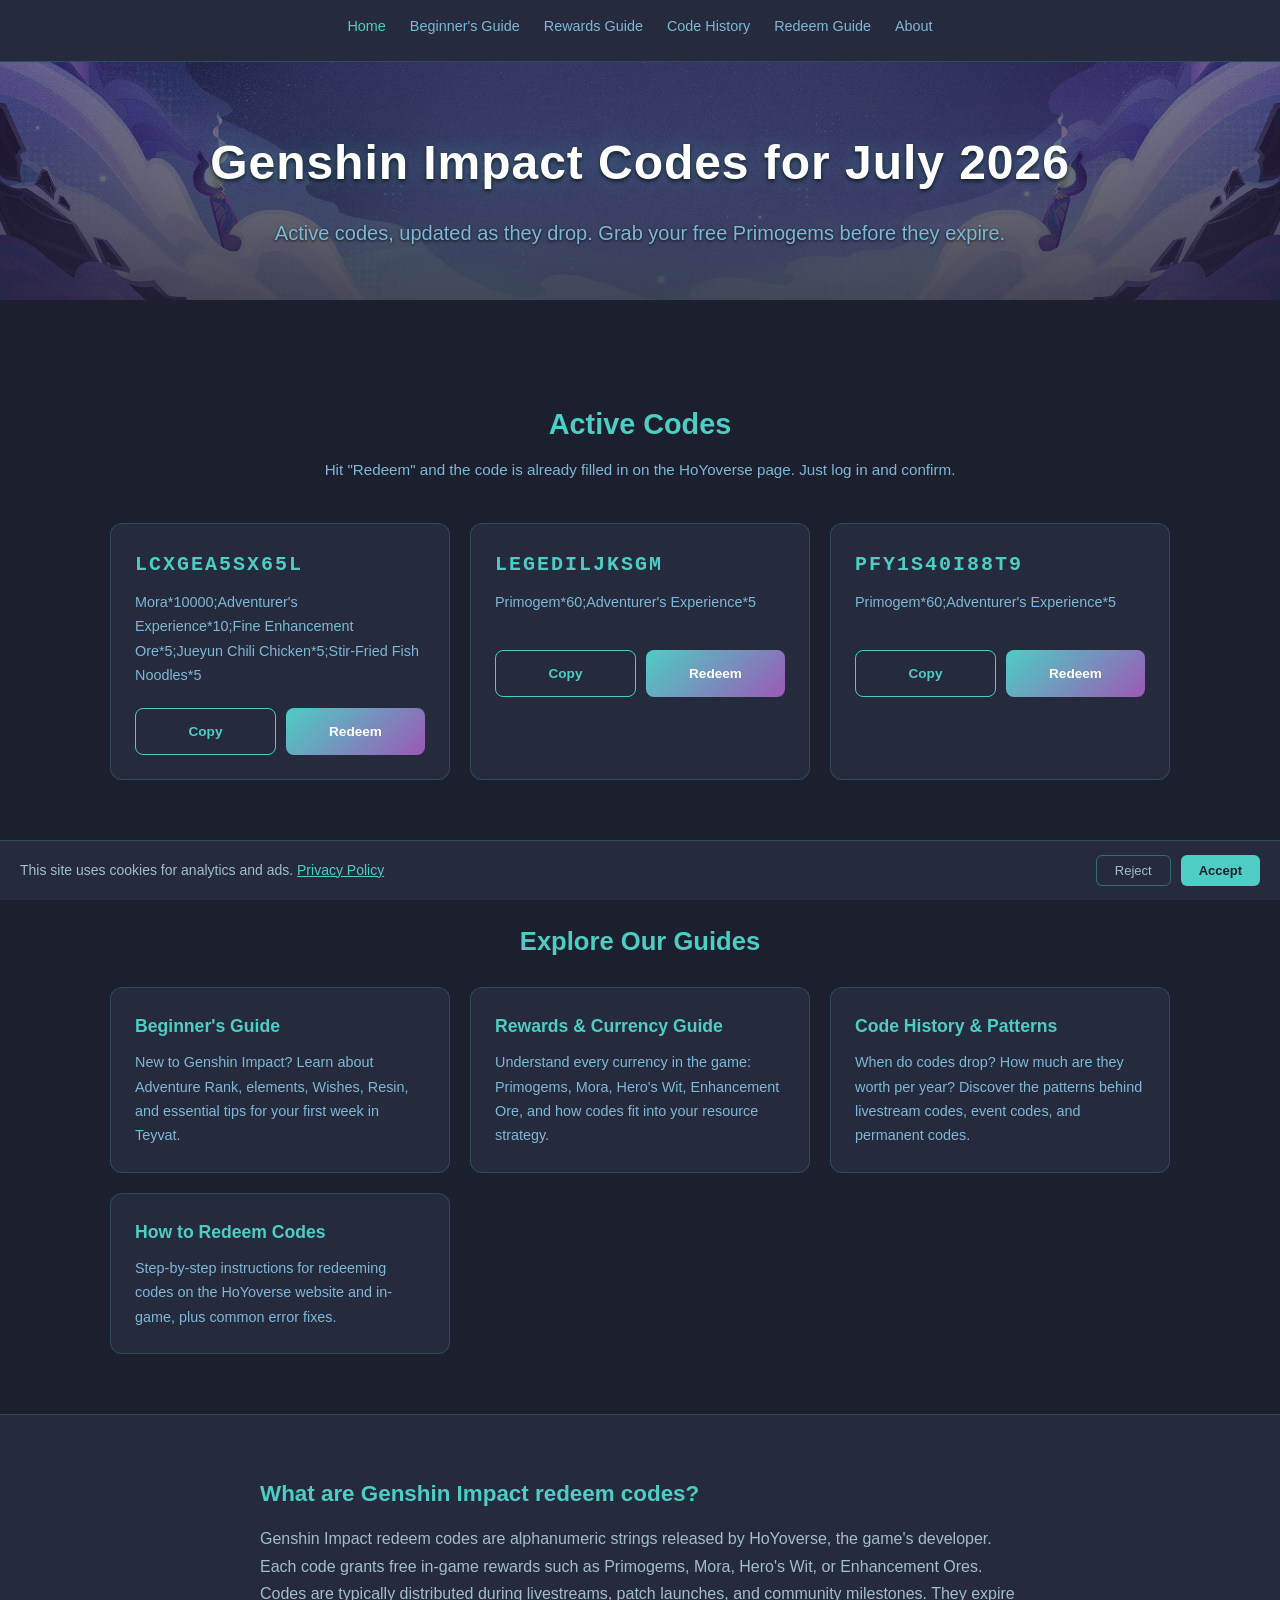
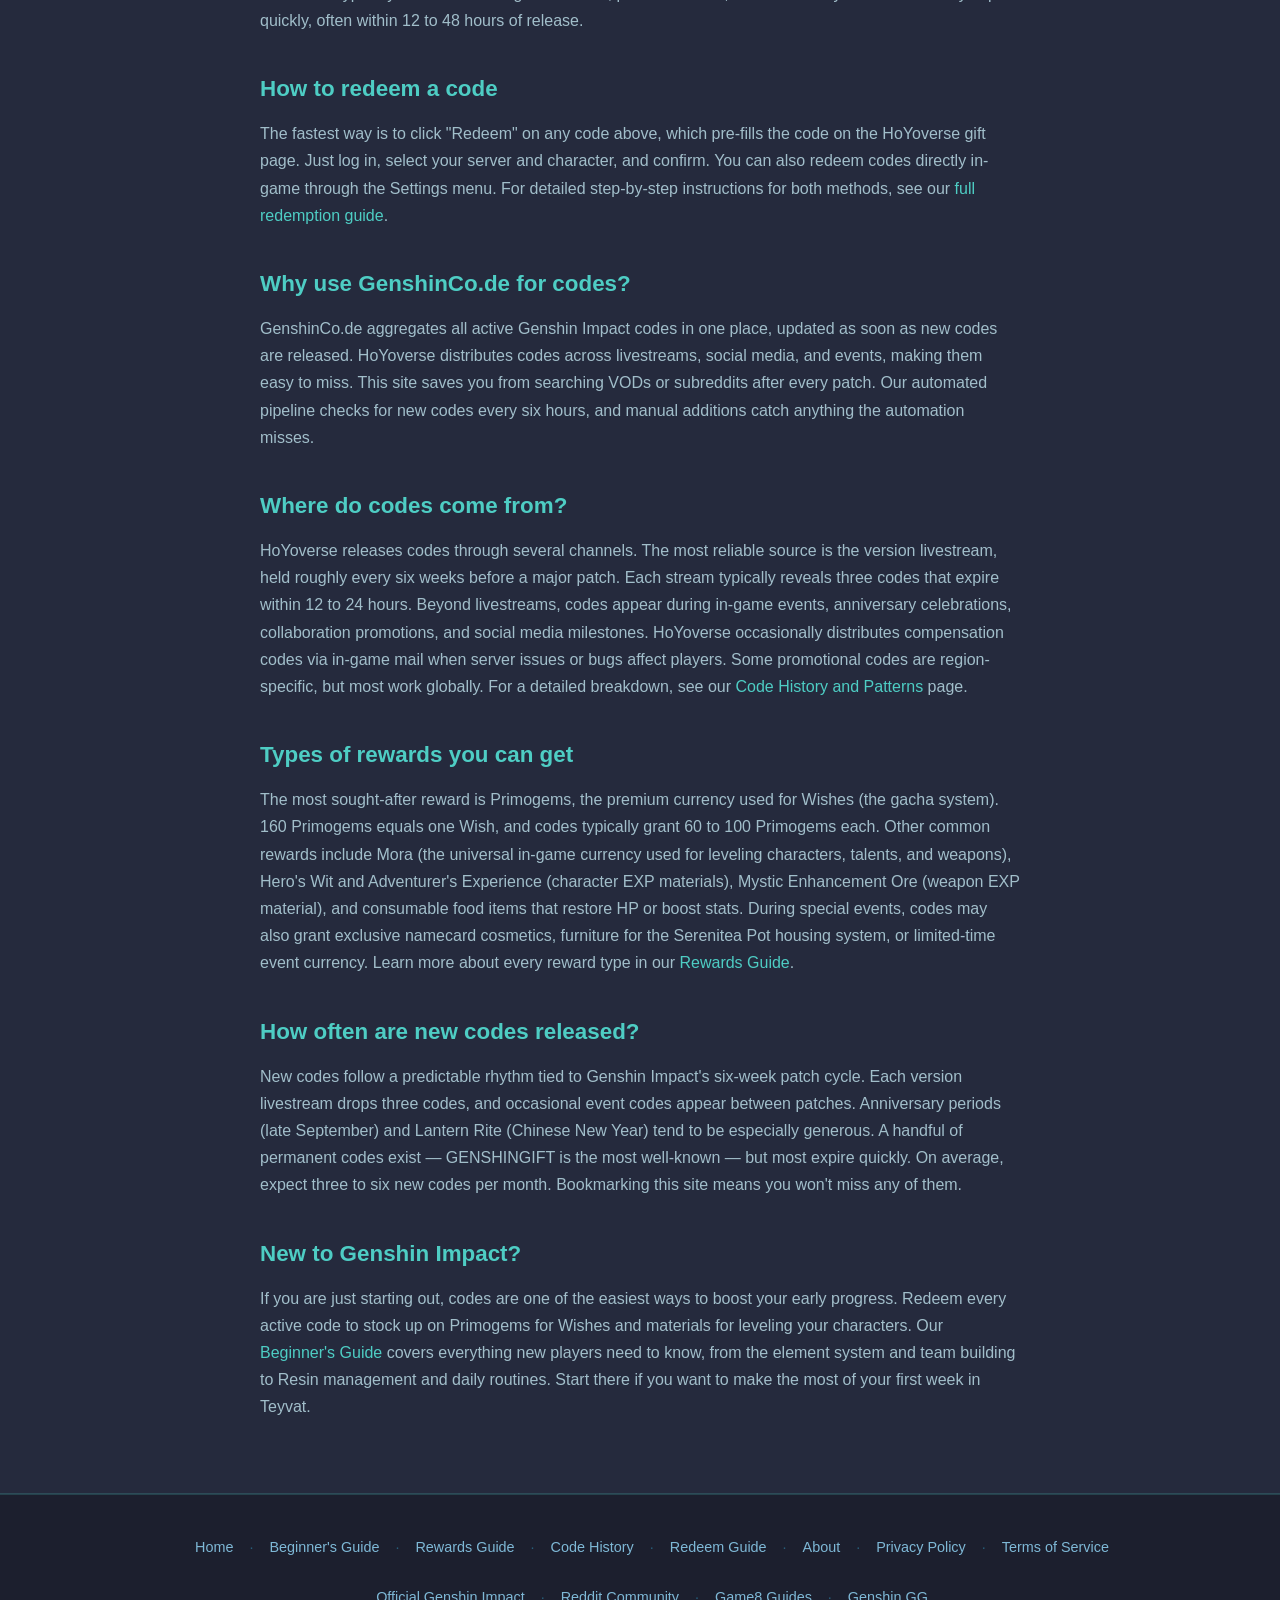
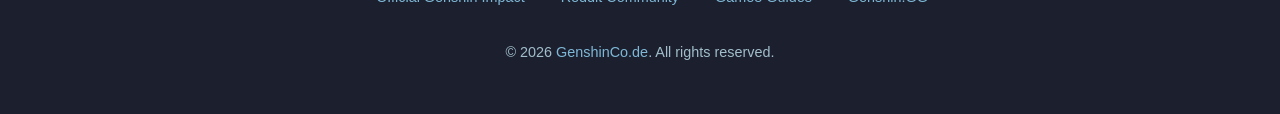
==== commit ce89f796: "chore: update month/year to July 2026" ====
--- a/index.html
+++ b/index.html
@@ -4,18 +4,18 @@
 <head>
     <meta charset="UTF-8">
     <meta name="viewport" content="width=device-width, initial-scale=1.0">
-    <meta name="description" content="Discover the latest Genshin Impact reward codes for June 2026. Redeem exclusive in-game rewards including Primogems, Mora, and Enhancement Ores. Updated regularly on GenshinCo.de!">
+    <meta name="description" content="Discover the latest Genshin Impact reward codes for July 2026. Redeem exclusive in-game rewards including Primogems, Mora, and Enhancement Ores. Updated regularly on GenshinCo.de!">
     <meta name="keywords" content="Genshin Impact, reward codes, gaming rewards, free Genshin codes, primogems, genshinco.de">
     <meta name="author" content="GenshinCo.de">
     <!-- nosemgrep: html.security.audit.missing-integrity.missing-integrity -->
     <link rel="canonical" href="https://genshinco.de">
 
-    <title>Genshin Impact Codes | Exclusive Rewards (June 2026)</title>
+    <title>Genshin Impact Codes | Exclusive Rewards (July 2026)</title>
 
     <!-- Open Graph Meta Tags -->
     <meta property="og:url" content="https://genshinco.de">
     <meta property="og:type" content="website">
-    <meta property="og:title" content="Genshin Impact Codes for June 2026">
+    <meta property="og:title" content="Genshin Impact Codes for July 2026">
     <meta property="og:description" content="Discover the latest Genshin Impact codes and redeem exclusive in-game rewards!">
     <meta property="og:image" content="https://genshinco.de/preview.png">
     <meta property="og:locale" content="en_US">
@@ -25,7 +25,7 @@
     <meta name="twitter:card" content="summary_large_image">
     <meta property="twitter:domain" content="genshinco.de">
     <meta property="twitter:url" content="https://genshinco.de">
-    <meta name="twitter:title" content="Genshin Impact Codes for June 2026">
+    <meta name="twitter:title" content="Genshin Impact Codes for July 2026">
     <meta name="twitter:description" content="Discover the latest Genshin Impact codes and redeem exclusive in-game rewards!">
     <meta name="twitter:image" content="https://genshinco.de/preview.png">
 
@@ -35,7 +35,7 @@
         {
             "@context": "https://schema.org",
             "@type": "WebPage",
-            "name": "Genshin Impact Codes for June 2026",
+            "name": "Genshin Impact Codes for July 2026",
             "description": "Find the latest Genshin Impact codes and redeem exclusive in-game rewards. Updated regularly on GenshinCo.de.",
             "url": "https://genshinco.de",
             "publisher": {
@@ -50,7 +50,7 @@
         {
             "@context": "https://schema.org",
             "@type": "ItemList",
-            "name": "Active Genshin Impact Redeem Codes (June 2026)",
+            "name": "Active Genshin Impact Redeem Codes (July 2026)",
             "description": "Currently active Genshin Impact codes that can be redeemed for free Primogems, Mora, and other in-game rewards.",
             "url": "https://genshinco.de",
             "numberOfItems": 6,
@@ -373,7 +373,7 @@
     <main>
         <section class="hero">
             <div class="hero-content">
-                <h1>Genshin Impact Codes for June 2026</h1>
+                <h1>Genshin Impact Codes for July 2026</h1>
                 <p>Active codes, updated as they drop. Grab your free Primogems before they expire.</p>
             </div>
         </section>
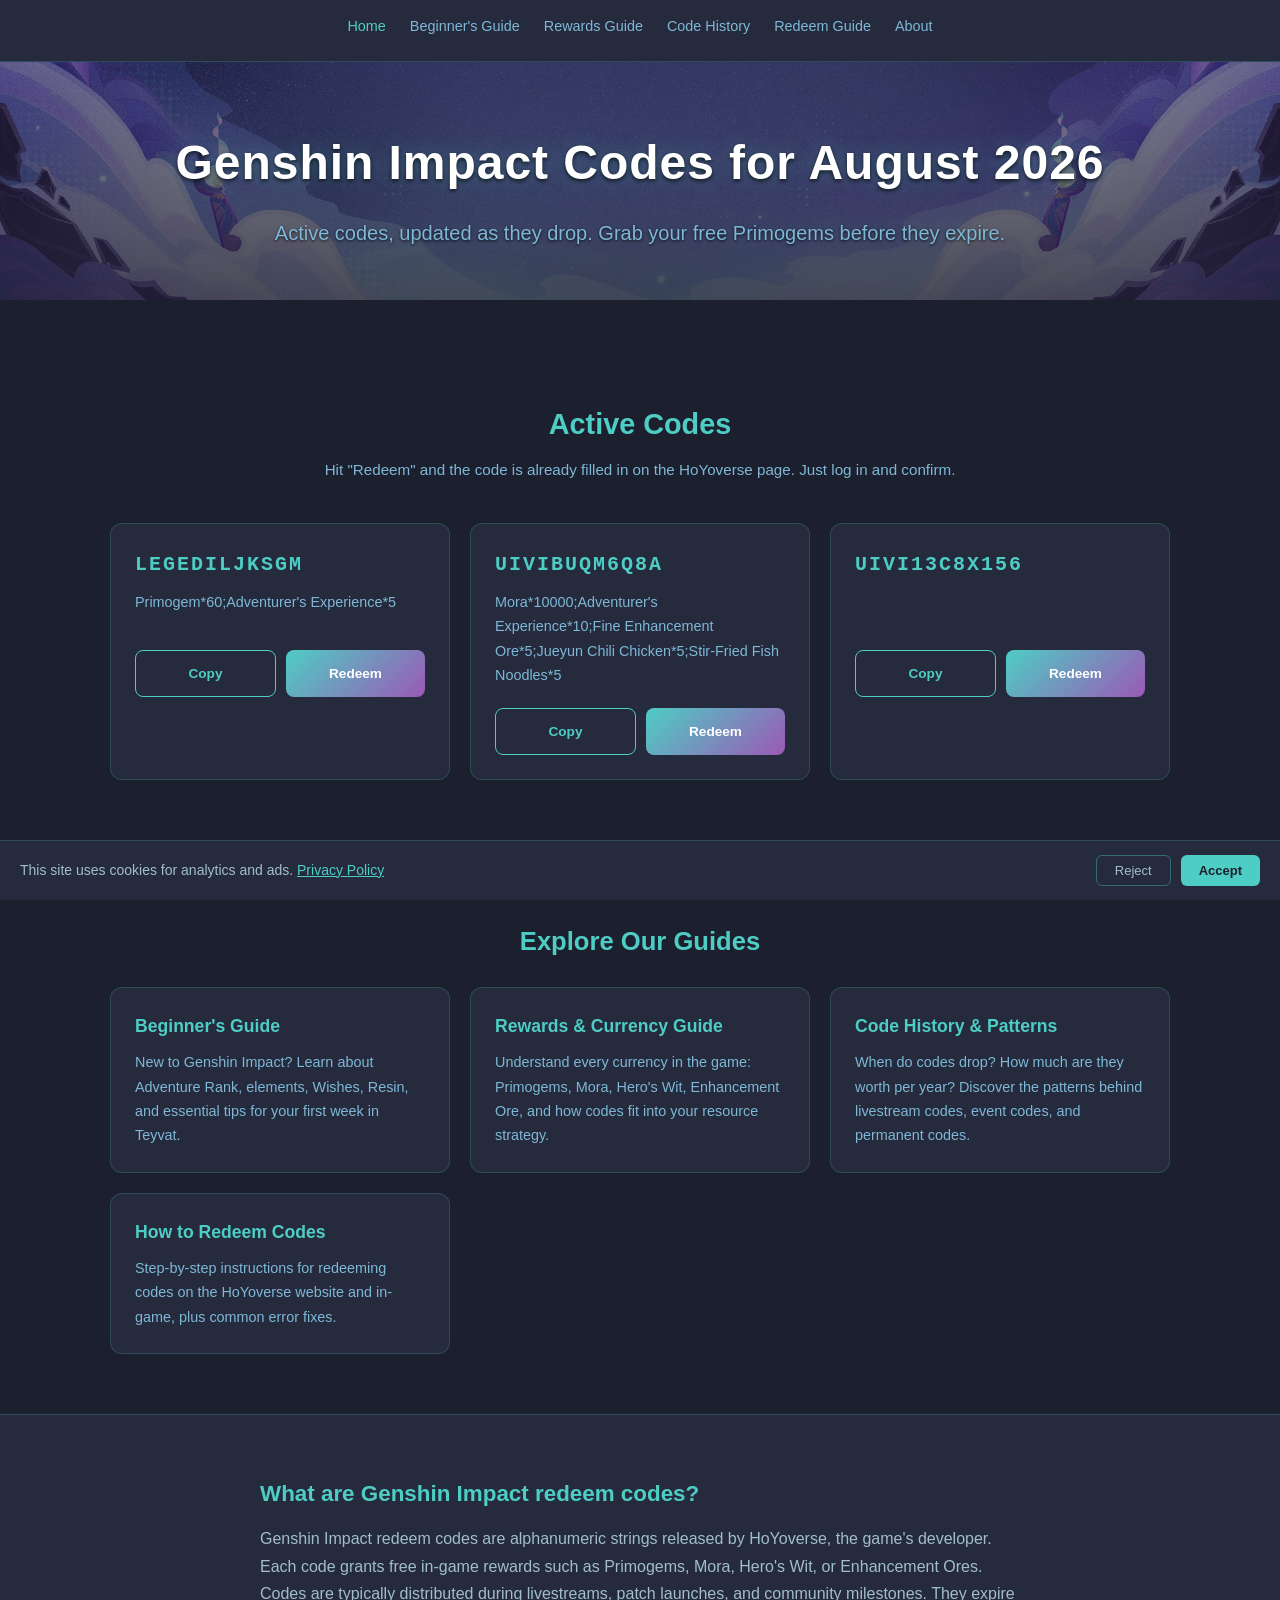
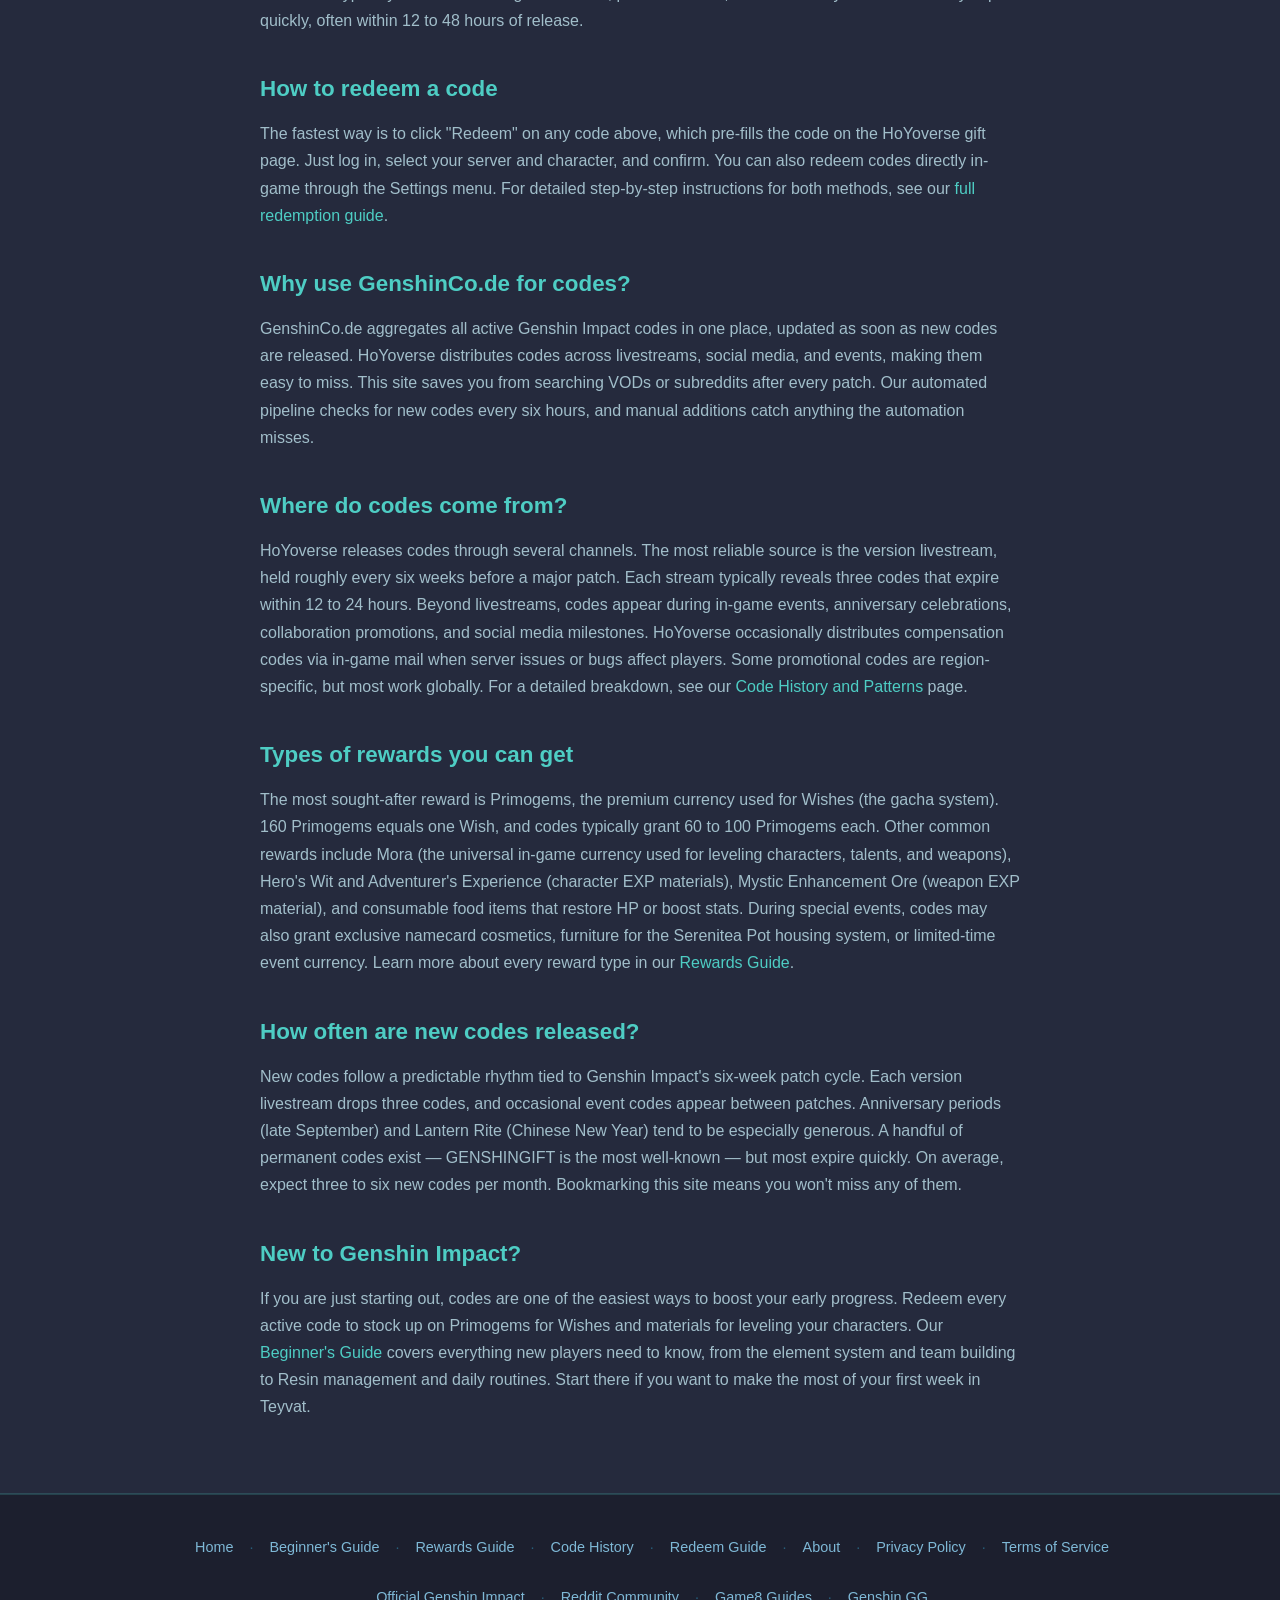
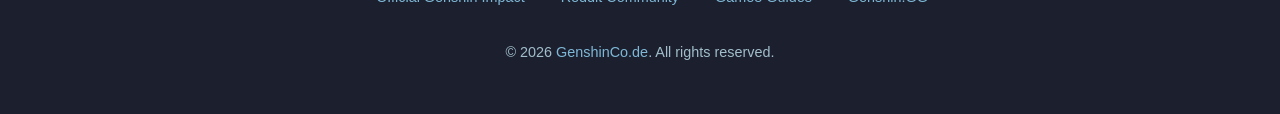
==== commit 29725075: "chore: update month/year to August 2026" ====
--- a/index.html
+++ b/index.html
@@ -4,18 +4,18 @@
 <head>
     <meta charset="UTF-8">
     <meta name="viewport" content="width=device-width, initial-scale=1.0">
-    <meta name="description" content="Discover the latest Genshin Impact reward codes for July 2026. Redeem exclusive in-game rewards including Primogems, Mora, and Enhancement Ores. Updated regularly on GenshinCo.de!">
+    <meta name="description" content="Discover the latest Genshin Impact reward codes for August 2026. Redeem exclusive in-game rewards including Primogems, Mora, and Enhancement Ores. Updated regularly on GenshinCo.de!">
     <meta name="keywords" content="Genshin Impact, reward codes, gaming rewards, free Genshin codes, primogems, genshinco.de">
     <meta name="author" content="GenshinCo.de">
     <!-- nosemgrep: html.security.audit.missing-integrity.missing-integrity -->
     <link rel="canonical" href="https://genshinco.de">
 
-    <title>Genshin Impact Codes | Exclusive Rewards (July 2026)</title>
+    <title>Genshin Impact Codes | Exclusive Rewards (August 2026)</title>
 
     <!-- Open Graph Meta Tags -->
     <meta property="og:url" content="https://genshinco.de">
     <meta property="og:type" content="website">
-    <meta property="og:title" content="Genshin Impact Codes for July 2026">
+    <meta property="og:title" content="Genshin Impact Codes for August 2026">
     <meta property="og:description" content="Discover the latest Genshin Impact codes and redeem exclusive in-game rewards!">
     <meta property="og:image" content="https://genshinco.de/preview.png">
     <meta property="og:locale" content="en_US">
@@ -25,7 +25,7 @@
     <meta name="twitter:card" content="summary_large_image">
     <meta property="twitter:domain" content="genshinco.de">
     <meta property="twitter:url" content="https://genshinco.de">
-    <meta name="twitter:title" content="Genshin Impact Codes for July 2026">
+    <meta name="twitter:title" content="Genshin Impact Codes for August 2026">
     <meta name="twitter:description" content="Discover the latest Genshin Impact codes and redeem exclusive in-game rewards!">
     <meta name="twitter:image" content="https://genshinco.de/preview.png">
 
@@ -35,7 +35,7 @@
         {
             "@context": "https://schema.org",
             "@type": "WebPage",
-            "name": "Genshin Impact Codes for July 2026",
+            "name": "Genshin Impact Codes for August 2026",
             "description": "Find the latest Genshin Impact codes and redeem exclusive in-game rewards. Updated regularly on GenshinCo.de.",
             "url": "https://genshinco.de",
             "publisher": {
@@ -50,7 +50,7 @@
         {
             "@context": "https://schema.org",
             "@type": "ItemList",
-            "name": "Active Genshin Impact Redeem Codes (July 2026)",
+            "name": "Active Genshin Impact Redeem Codes (August 2026)",
             "description": "Currently active Genshin Impact codes that can be redeemed for free Primogems, Mora, and other in-game rewards.",
             "url": "https://genshinco.de",
             "numberOfItems": 6,
@@ -373,7 +373,7 @@
     <main>
         <section class="hero">
             <div class="hero-content">
-                <h1>Genshin Impact Codes for July 2026</h1>
+                <h1>Genshin Impact Codes for August 2026</h1>
                 <p>Active codes, updated as they drop. Grab your free Primogems before they expire.</p>
             </div>
         </section>
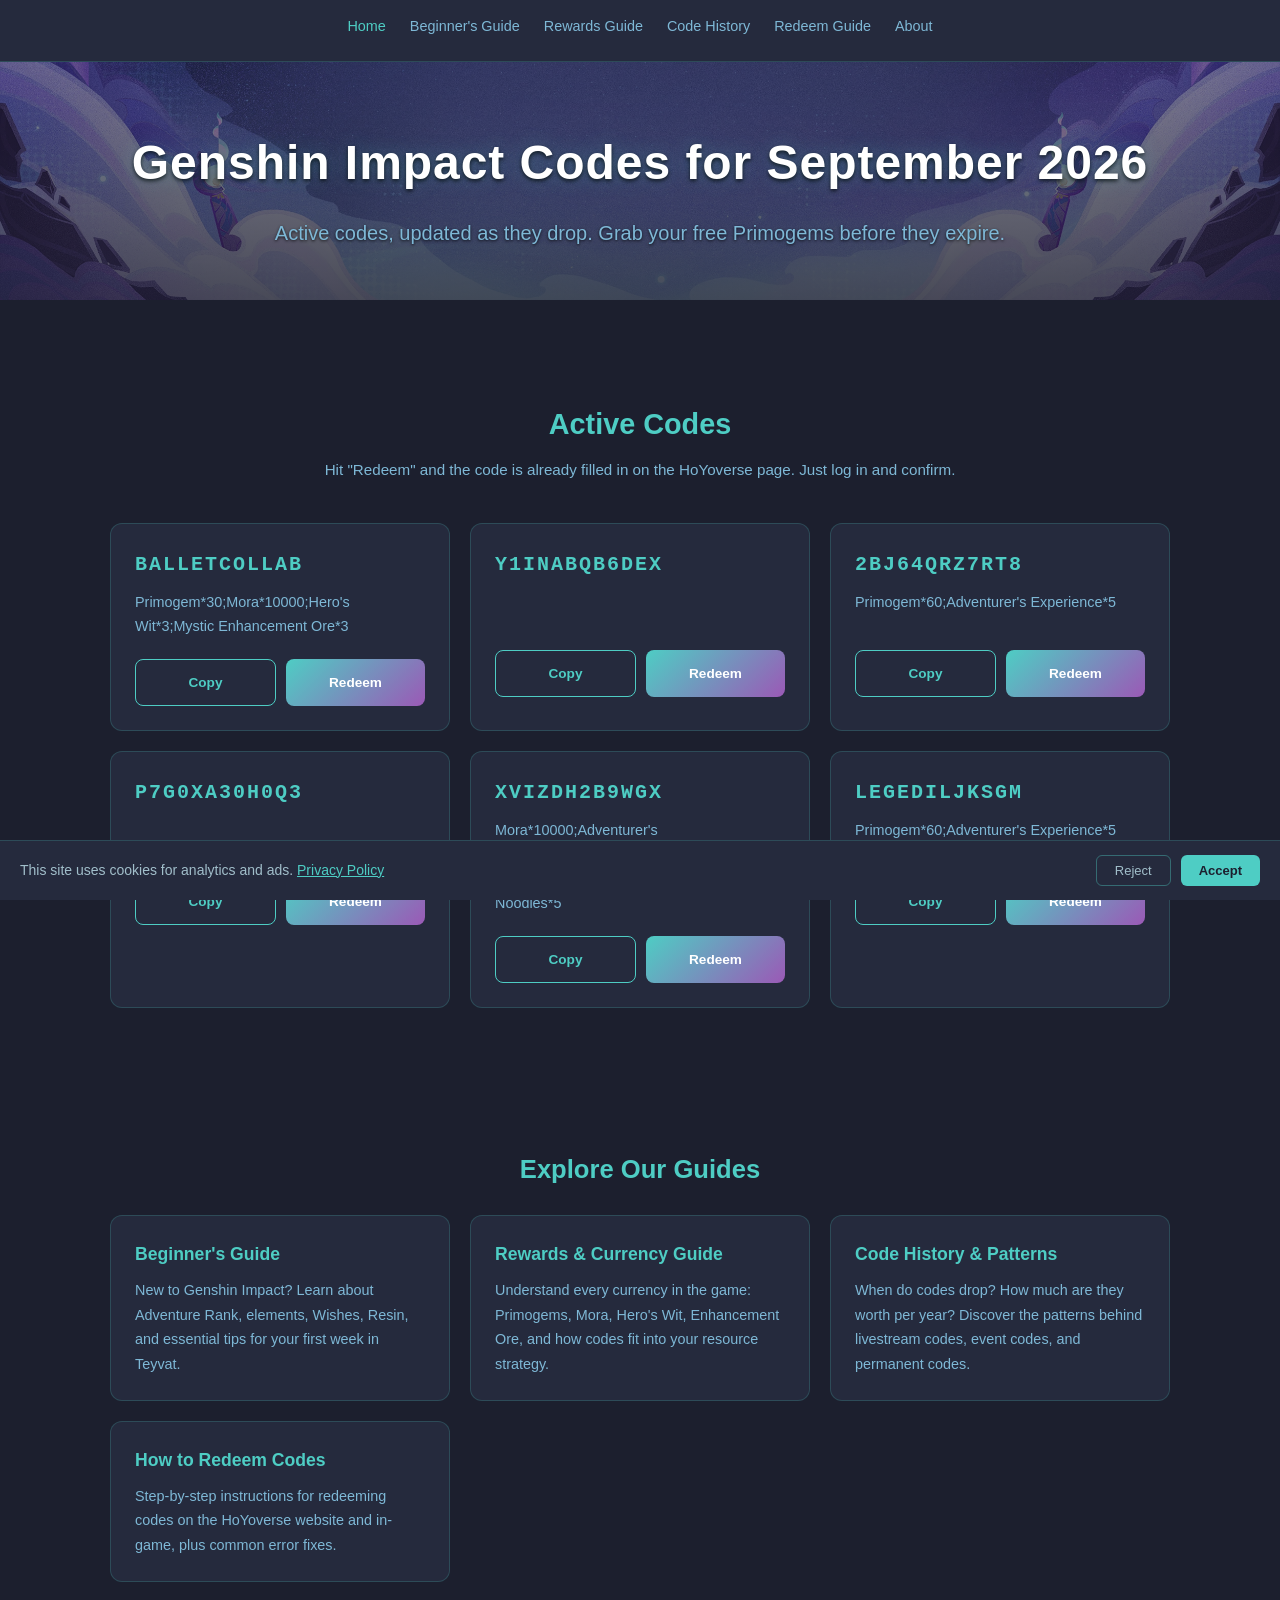
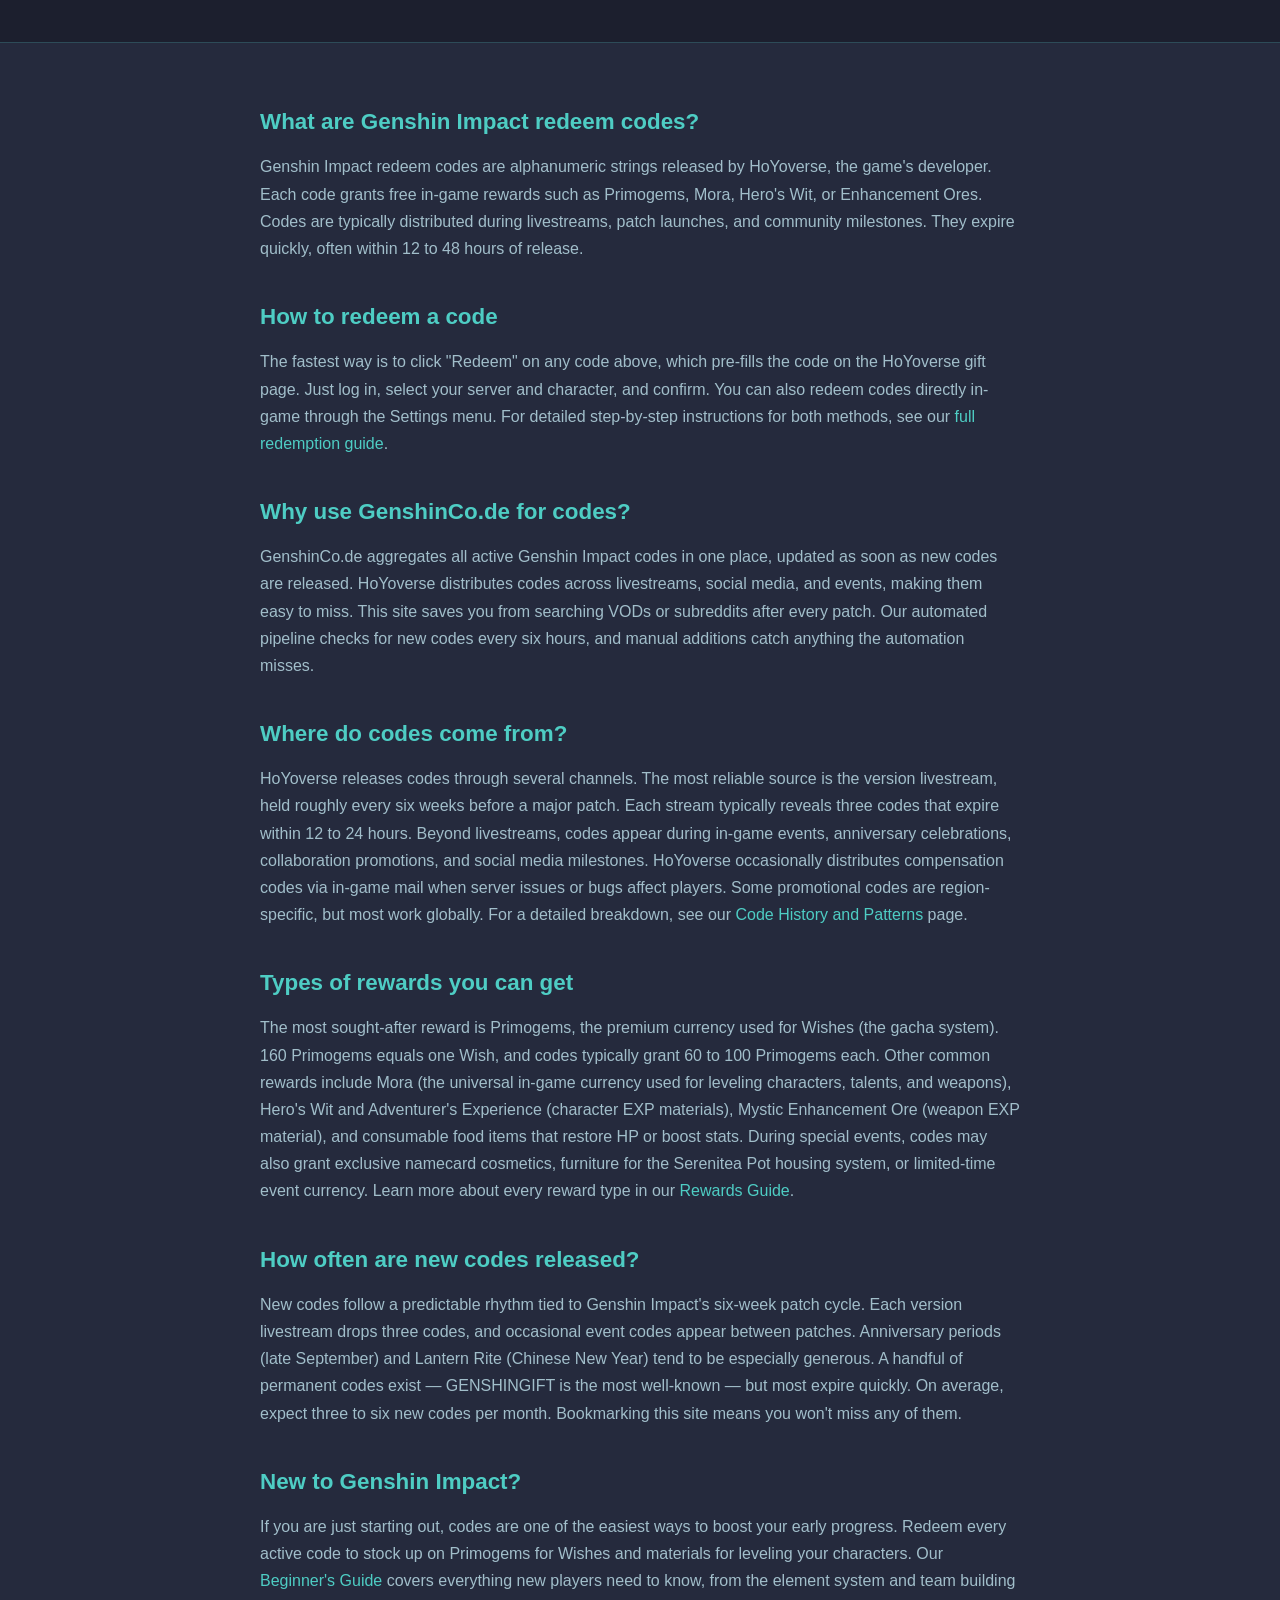
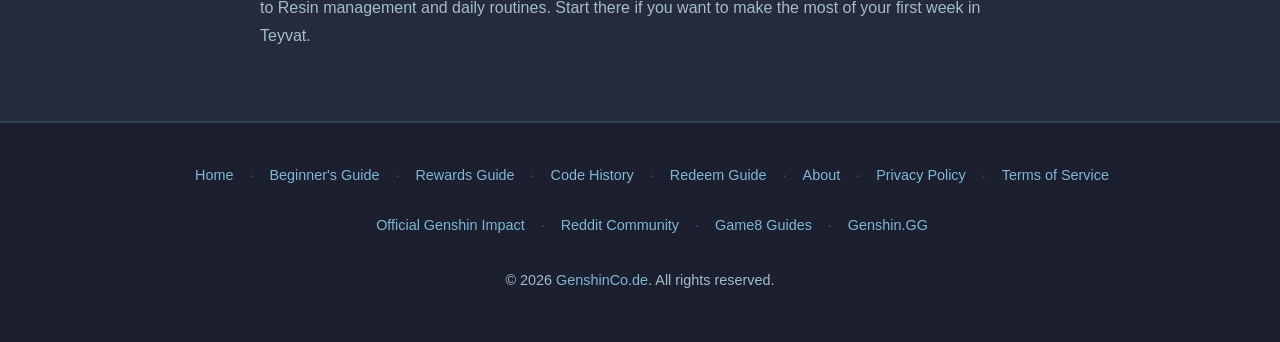
==== commit ee4b860f: "chore: update month/year to September 2026" ====
--- a/index.html
+++ b/index.html
@@ -4,18 +4,18 @@
 <head>
     <meta charset="UTF-8">
     <meta name="viewport" content="width=device-width, initial-scale=1.0">
-    <meta name="description" content="Discover the latest Genshin Impact reward codes for August 2026. Redeem exclusive in-game rewards including Primogems, Mora, and Enhancement Ores. Updated regularly on GenshinCo.de!">
+    <meta name="description" content="Discover the latest Genshin Impact reward codes for September 2026. Redeem exclusive in-game rewards including Primogems, Mora, and Enhancement Ores. Updated regularly on GenshinCo.de!">
     <meta name="keywords" content="Genshin Impact, reward codes, gaming rewards, free Genshin codes, primogems, genshinco.de">
     <meta name="author" content="GenshinCo.de">
     <!-- nosemgrep: html.security.audit.missing-integrity.missing-integrity -->
     <link rel="canonical" href="https://genshinco.de">
 
-    <title>Genshin Impact Codes | Exclusive Rewards (August 2026)</title>
+    <title>Genshin Impact Codes | Exclusive Rewards (September 2026)</title>
 
     <!-- Open Graph Meta Tags -->
     <meta property="og:url" content="https://genshinco.de">
     <meta property="og:type" content="website">
-    <meta property="og:title" content="Genshin Impact Codes for August 2026">
+    <meta property="og:title" content="Genshin Impact Codes for September 2026">
     <meta property="og:description" content="Discover the latest Genshin Impact codes and redeem exclusive in-game rewards!">
     <meta property="og:image" content="https://genshinco.de/preview.png">
     <meta property="og:locale" content="en_US">
@@ -25,7 +25,7 @@
     <meta name="twitter:card" content="summary_large_image">
     <meta property="twitter:domain" content="genshinco.de">
     <meta property="twitter:url" content="https://genshinco.de">
-    <meta name="twitter:title" content="Genshin Impact Codes for August 2026">
+    <meta name="twitter:title" content="Genshin Impact Codes for September 2026">
     <meta name="twitter:description" content="Discover the latest Genshin Impact codes and redeem exclusive in-game rewards!">
     <meta name="twitter:image" content="https://genshinco.de/preview.png">
 
@@ -35,7 +35,7 @@
         {
             "@context": "https://schema.org",
             "@type": "WebPage",
-            "name": "Genshin Impact Codes for August 2026",
+            "name": "Genshin Impact Codes for September 2026",
             "description": "Find the latest Genshin Impact codes and redeem exclusive in-game rewards. Updated regularly on GenshinCo.de.",
             "url": "https://genshinco.de",
             "publisher": {
@@ -50,7 +50,7 @@
         {
             "@context": "https://schema.org",
             "@type": "ItemList",
-            "name": "Active Genshin Impact Redeem Codes (August 2026)",
+            "name": "Active Genshin Impact Redeem Codes (September 2026)",
             "description": "Currently active Genshin Impact codes that can be redeemed for free Primogems, Mora, and other in-game rewards.",
             "url": "https://genshinco.de",
             "numberOfItems": 6,
@@ -373,7 +373,7 @@
     <main>
         <section class="hero">
             <div class="hero-content">
-                <h1>Genshin Impact Codes for August 2026</h1>
+                <h1>Genshin Impact Codes for September 2026</h1>
                 <p>Active codes, updated as they drop. Grab your free Primogems before they expire.</p>
             </div>
         </section>
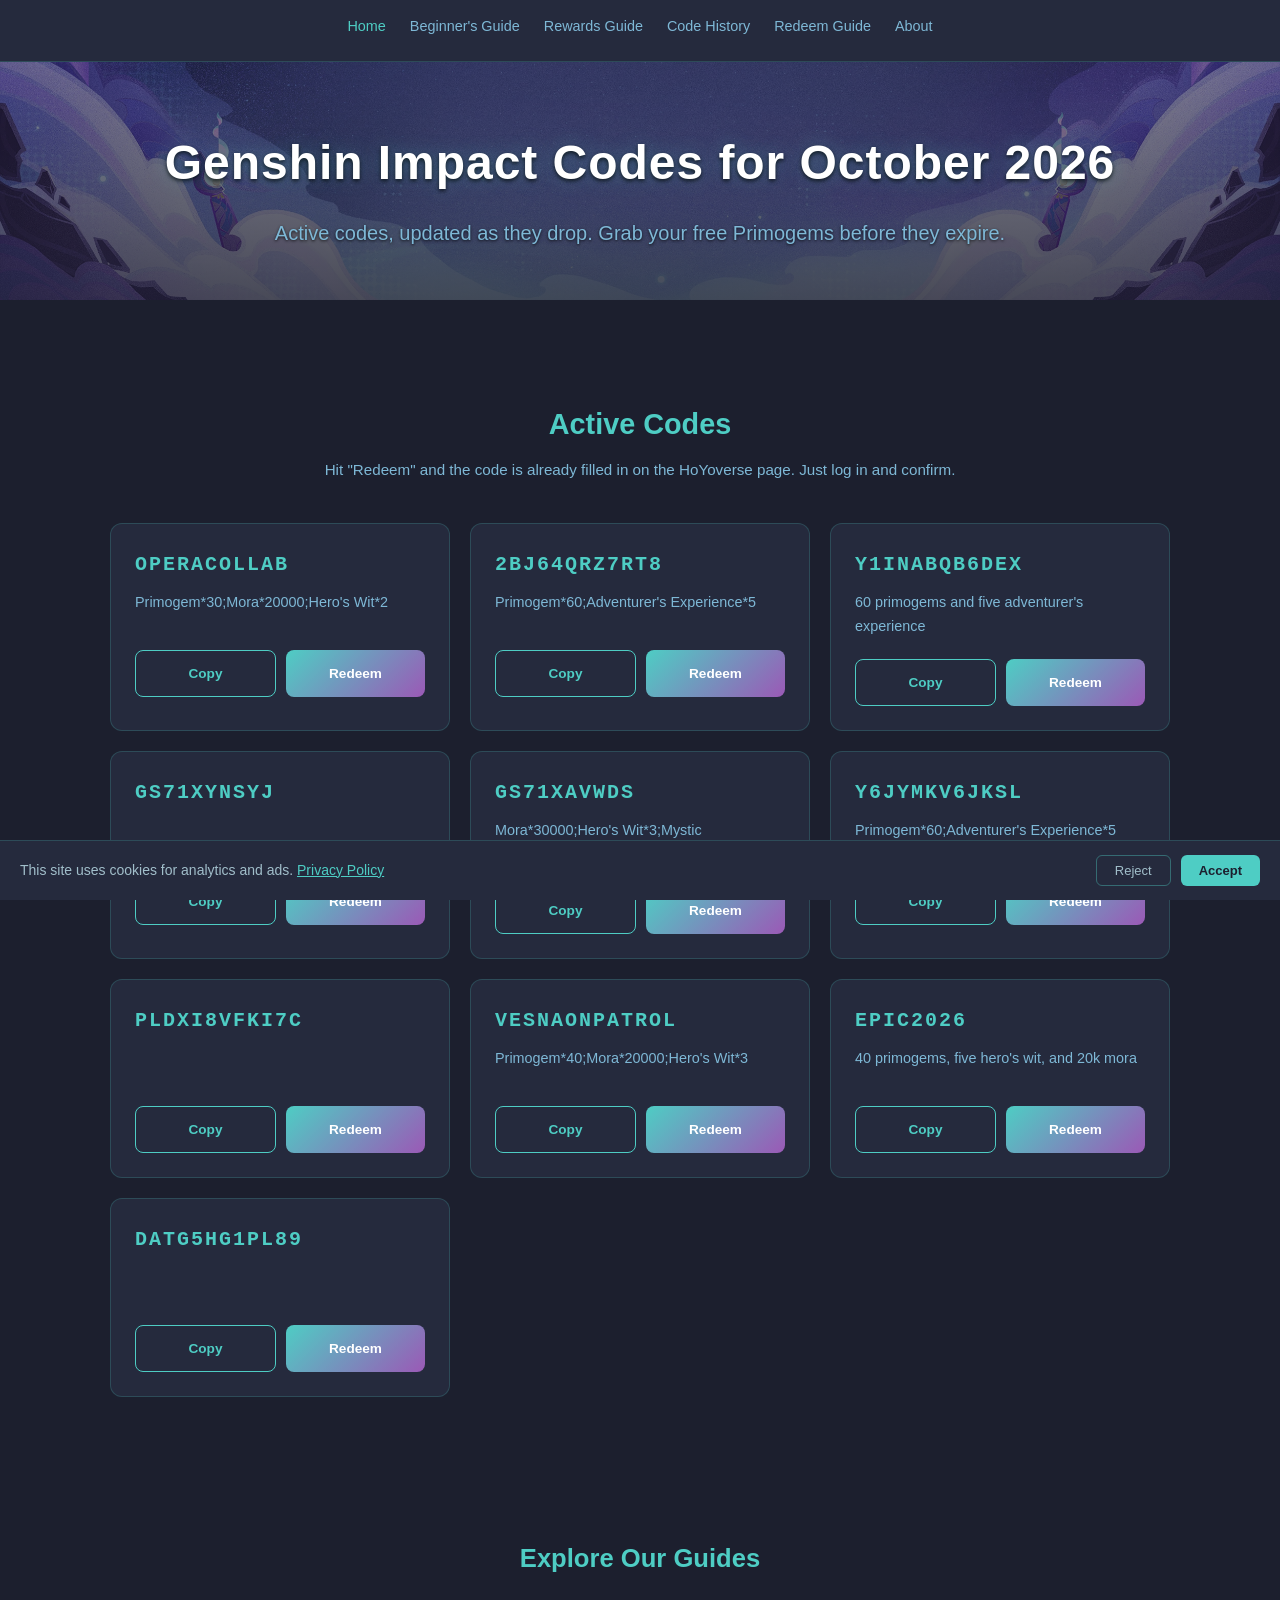
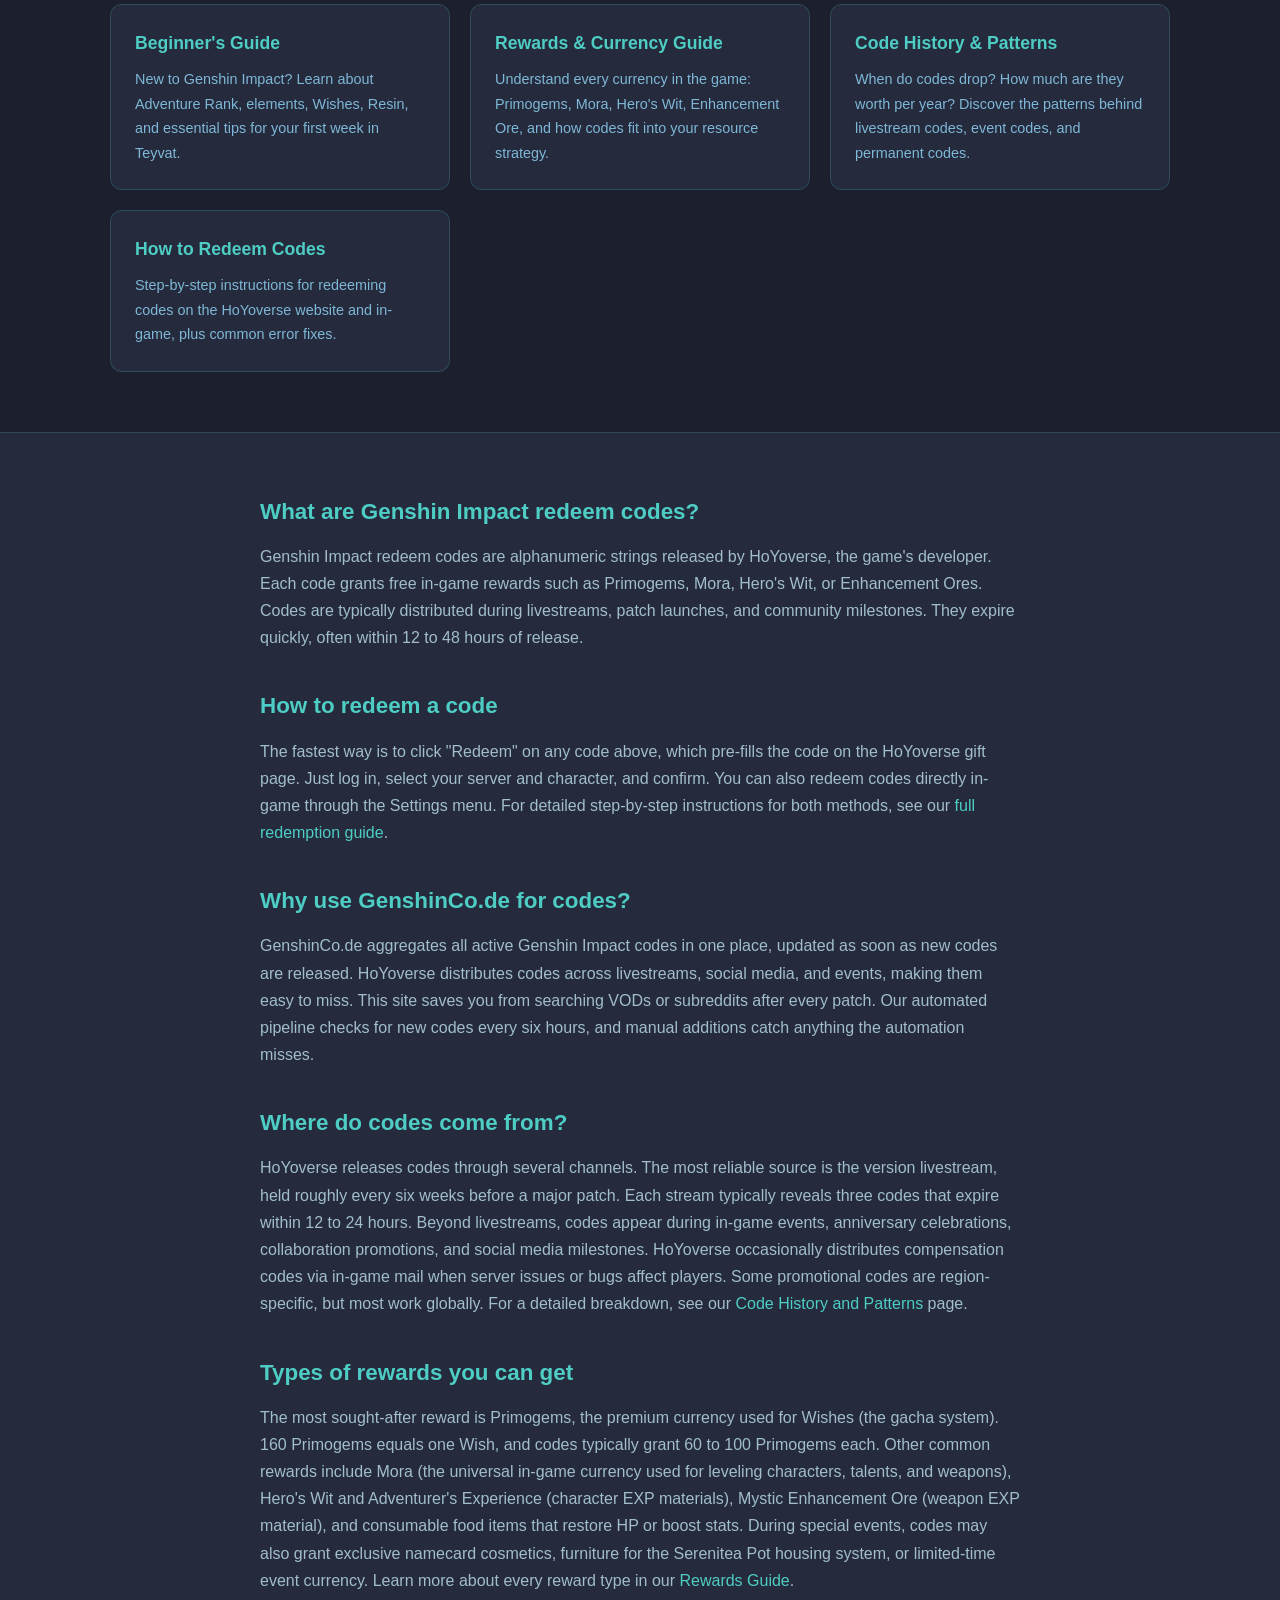
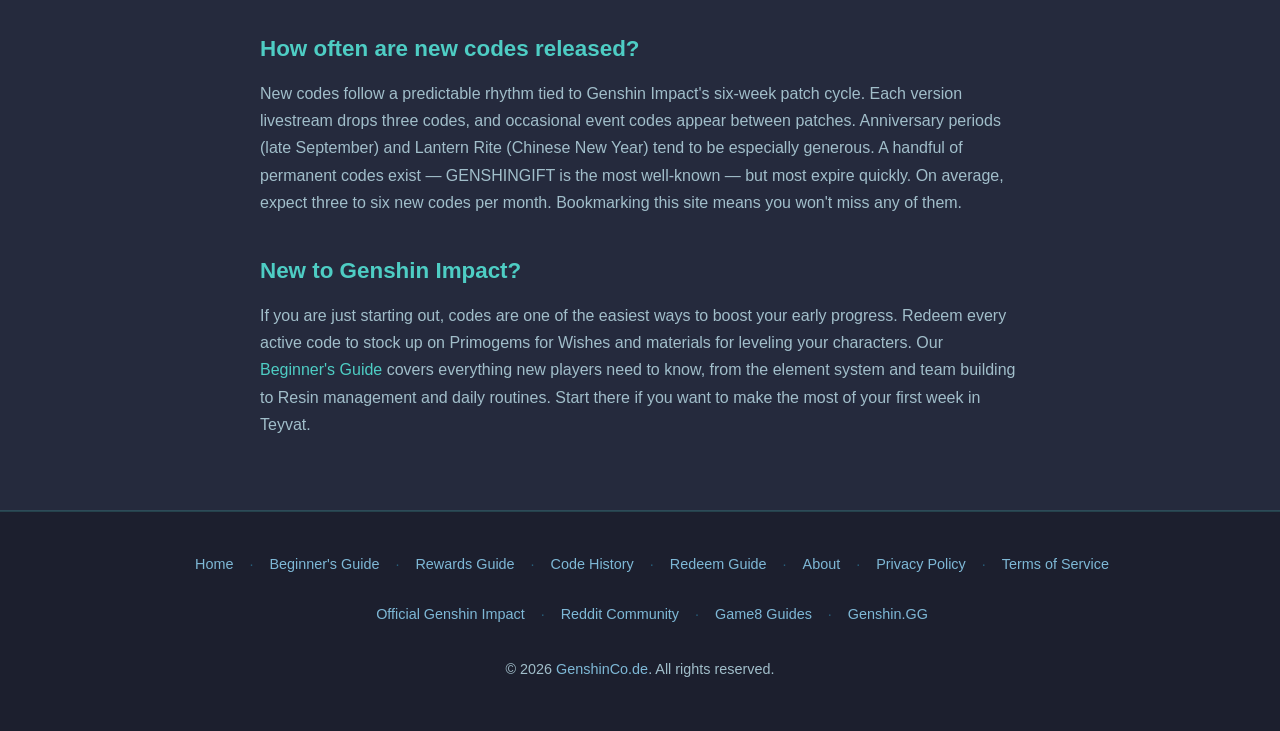
==== commit 3d41cb6b: "chore: update month/year to October 2026" ====
--- a/index.html
+++ b/index.html
@@ -4,18 +4,18 @@
 <head>
     <meta charset="UTF-8">
     <meta name="viewport" content="width=device-width, initial-scale=1.0">
-    <meta name="description" content="Discover the latest Genshin Impact reward codes for September 2026. Redeem exclusive in-game rewards including Primogems, Mora, and Enhancement Ores. Updated regularly on GenshinCo.de!">
+    <meta name="description" content="Discover the latest Genshin Impact reward codes for October 2026. Redeem exclusive in-game rewards including Primogems, Mora, and Enhancement Ores. Updated regularly on GenshinCo.de!">
     <meta name="keywords" content="Genshin Impact, reward codes, gaming rewards, free Genshin codes, primogems, genshinco.de">
     <meta name="author" content="GenshinCo.de">
     <!-- nosemgrep: html.security.audit.missing-integrity.missing-integrity -->
     <link rel="canonical" href="https://genshinco.de">
 
-    <title>Genshin Impact Codes | Exclusive Rewards (September 2026)</title>
+    <title>Genshin Impact Codes | Exclusive Rewards (October 2026)</title>
 
     <!-- Open Graph Meta Tags -->
     <meta property="og:url" content="https://genshinco.de">
     <meta property="og:type" content="website">
-    <meta property="og:title" content="Genshin Impact Codes for September 2026">
+    <meta property="og:title" content="Genshin Impact Codes for October 2026">
     <meta property="og:description" content="Discover the latest Genshin Impact codes and redeem exclusive in-game rewards!">
     <meta property="og:image" content="https://genshinco.de/preview.png">
     <meta property="og:locale" content="en_US">
@@ -25,7 +25,7 @@
     <meta name="twitter:card" content="summary_large_image">
     <meta property="twitter:domain" content="genshinco.de">
     <meta property="twitter:url" content="https://genshinco.de">
-    <meta name="twitter:title" content="Genshin Impact Codes for September 2026">
+    <meta name="twitter:title" content="Genshin Impact Codes for October 2026">
     <meta name="twitter:description" content="Discover the latest Genshin Impact codes and redeem exclusive in-game rewards!">
     <meta name="twitter:image" content="https://genshinco.de/preview.png">
 
@@ -35,7 +35,7 @@
         {
             "@context": "https://schema.org",
             "@type": "WebPage",
-            "name": "Genshin Impact Codes for September 2026",
+            "name": "Genshin Impact Codes for October 2026",
             "description": "Find the latest Genshin Impact codes and redeem exclusive in-game rewards. Updated regularly on GenshinCo.de.",
             "url": "https://genshinco.de",
             "publisher": {
@@ -50,7 +50,7 @@
         {
             "@context": "https://schema.org",
             "@type": "ItemList",
-            "name": "Active Genshin Impact Redeem Codes (September 2026)",
+            "name": "Active Genshin Impact Redeem Codes (October 2026)",
             "description": "Currently active Genshin Impact codes that can be redeemed for free Primogems, Mora, and other in-game rewards.",
             "url": "https://genshinco.de",
             "numberOfItems": 6,
@@ -373,7 +373,7 @@
     <main>
         <section class="hero">
             <div class="hero-content">
-                <h1>Genshin Impact Codes for September 2026</h1>
+                <h1>Genshin Impact Codes for October 2026</h1>
                 <p>Active codes, updated as they drop. Grab your free Primogems before they expire.</p>
             </div>
         </section>
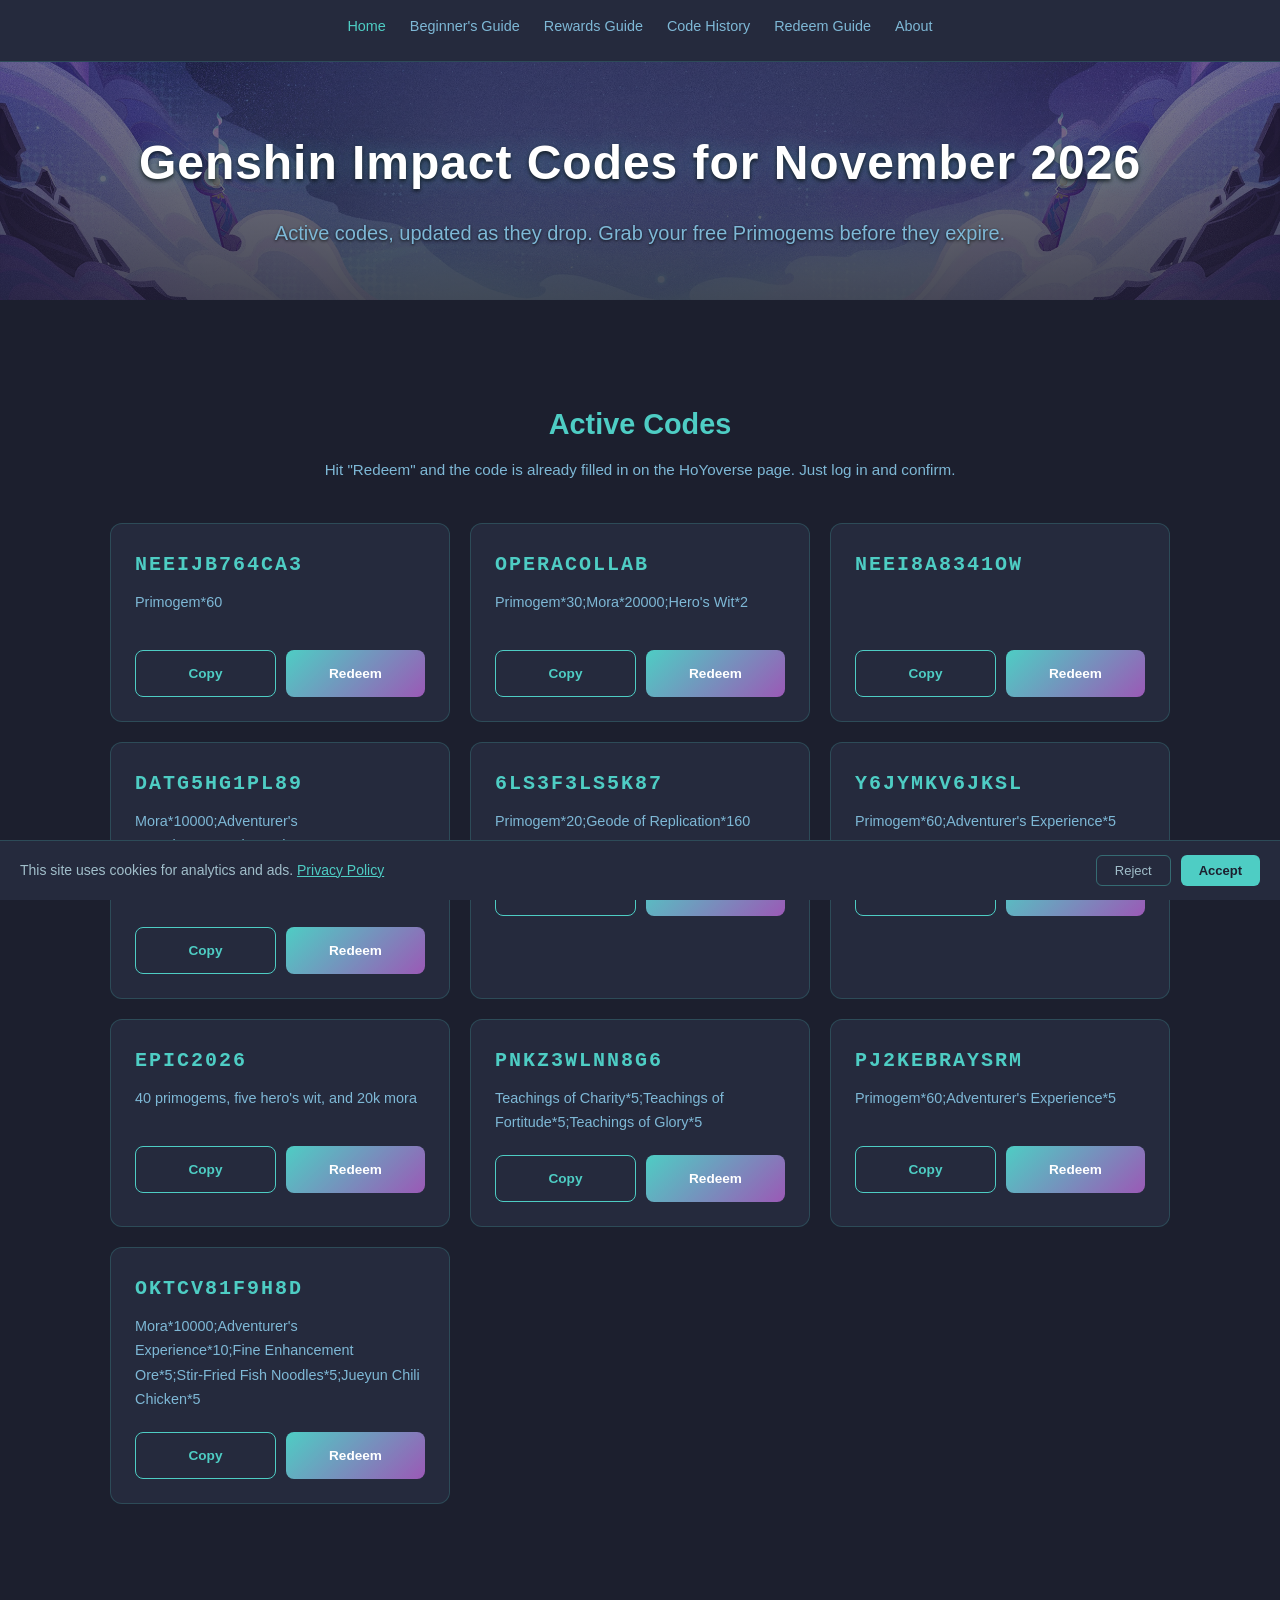
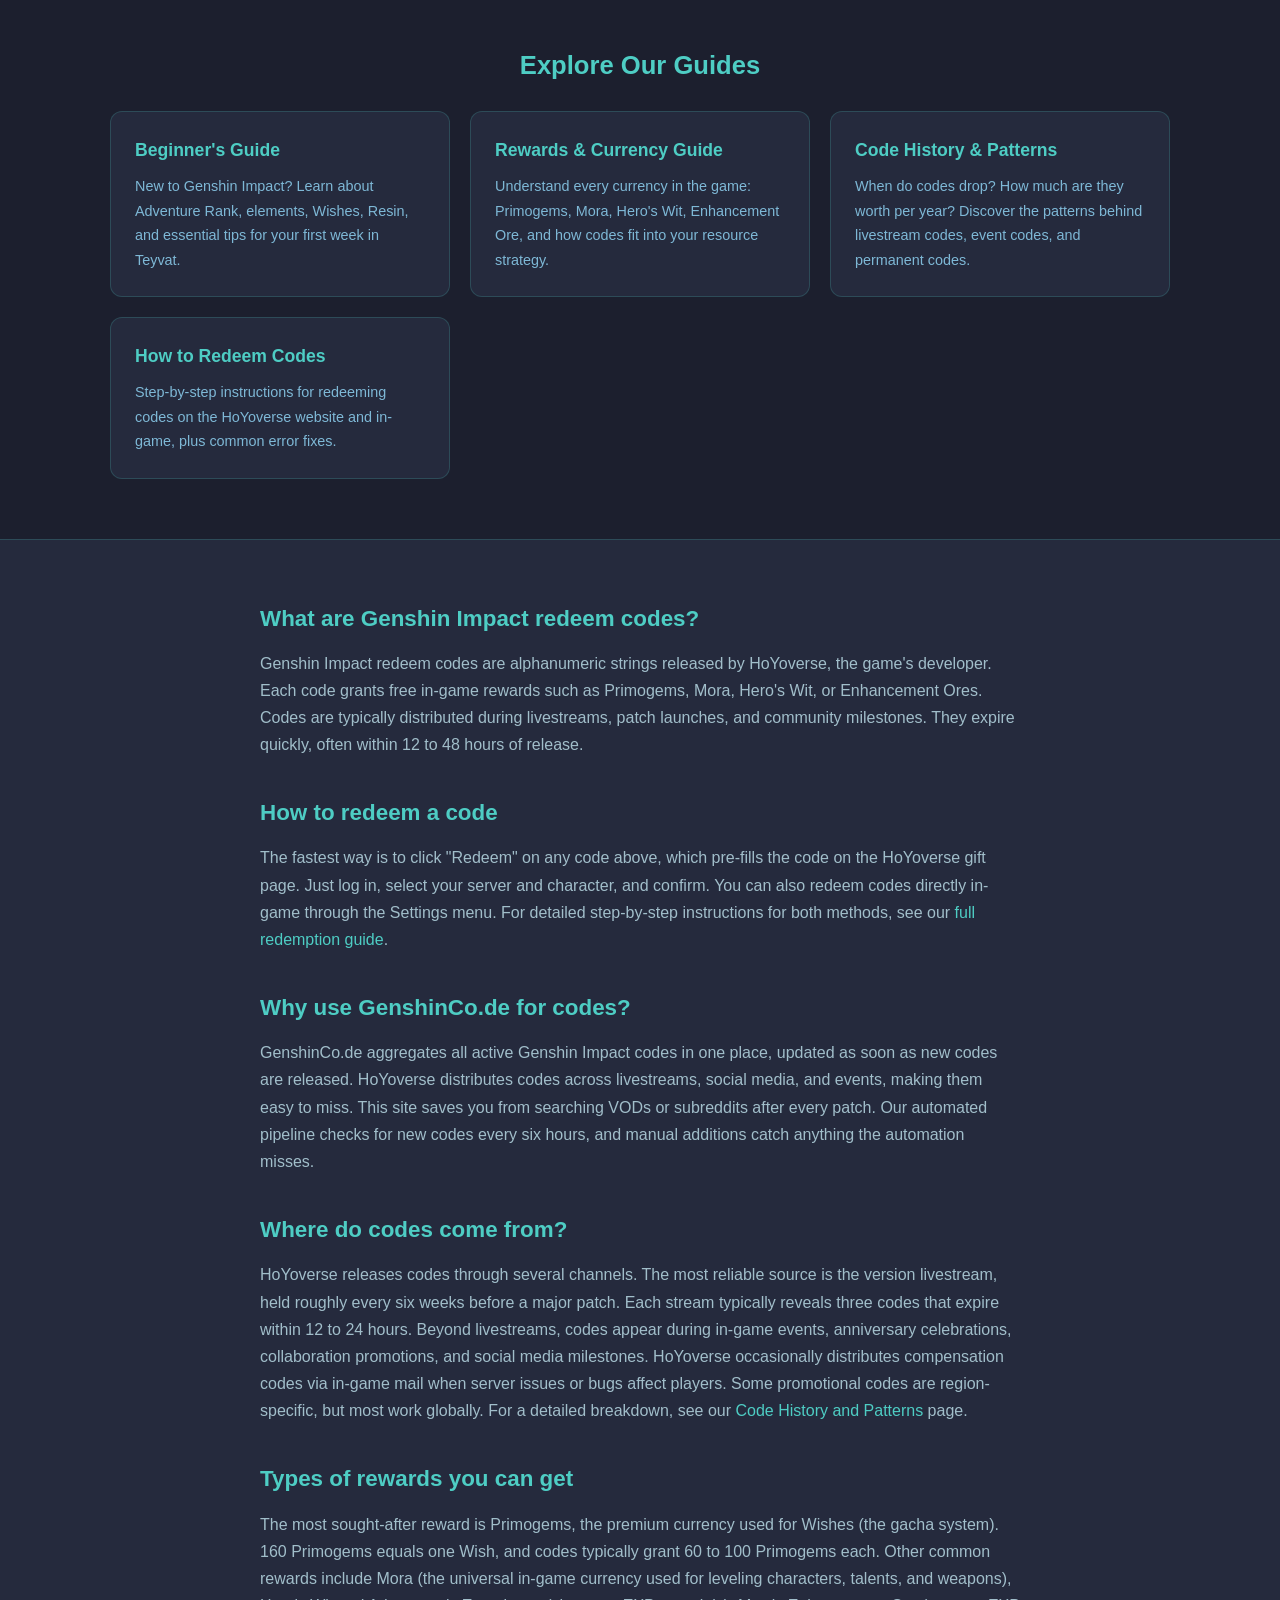
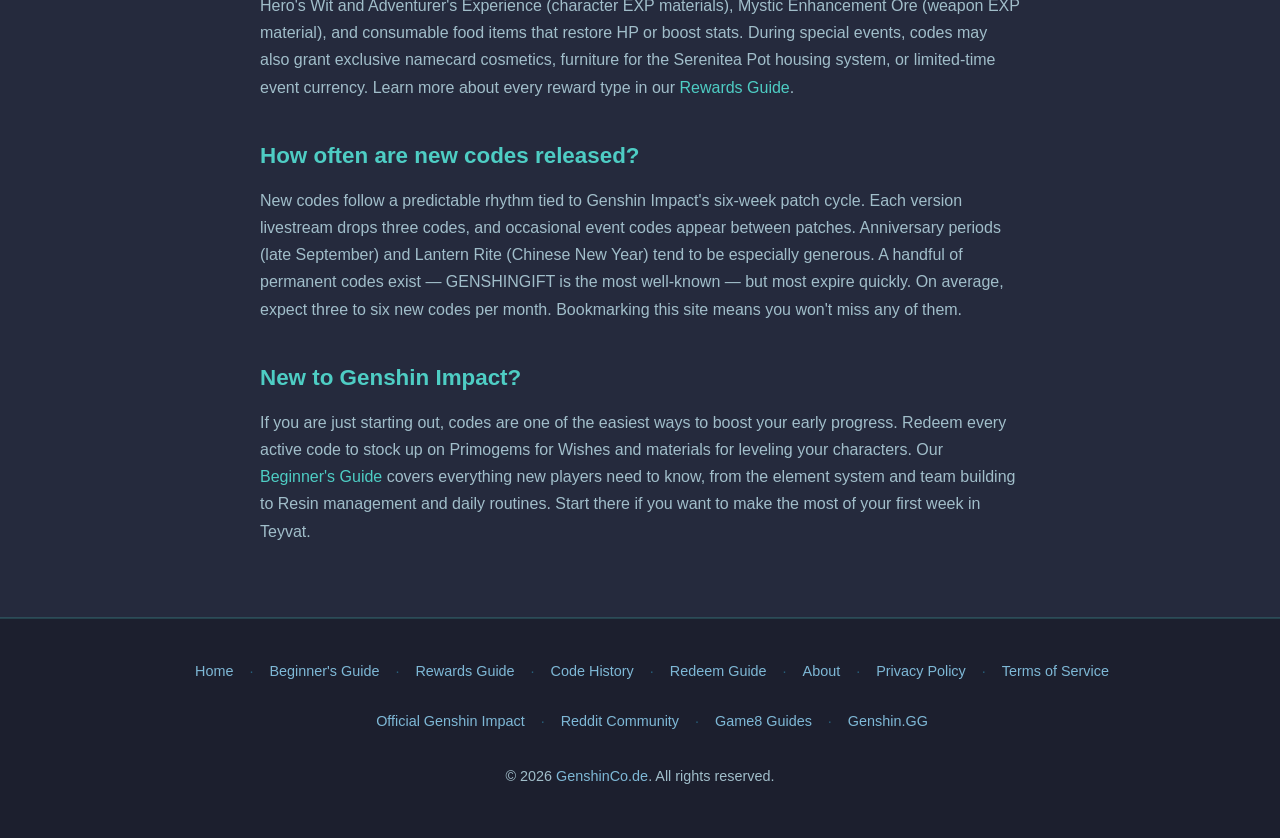
==== commit be9c88b2: "chore: update month/year to November 2026" ====
--- a/index.html
+++ b/index.html
@@ -4,18 +4,18 @@
 <head>
     <meta charset="UTF-8">
     <meta name="viewport" content="width=device-width, initial-scale=1.0">
-    <meta name="description" content="Discover the latest Genshin Impact reward codes for October 2026. Redeem exclusive in-game rewards including Primogems, Mora, and Enhancement Ores. Updated regularly on GenshinCo.de!">
+    <meta name="description" content="Discover the latest Genshin Impact reward codes for November 2026. Redeem exclusive in-game rewards including Primogems, Mora, and Enhancement Ores. Updated regularly on GenshinCo.de!">
     <meta name="keywords" content="Genshin Impact, reward codes, gaming rewards, free Genshin codes, primogems, genshinco.de">
     <meta name="author" content="GenshinCo.de">
     <!-- nosemgrep: html.security.audit.missing-integrity.missing-integrity -->
     <link rel="canonical" href="https://genshinco.de">
 
-    <title>Genshin Impact Codes | Exclusive Rewards (October 2026)</title>
+    <title>Genshin Impact Codes | Exclusive Rewards (November 2026)</title>
 
     <!-- Open Graph Meta Tags -->
     <meta property="og:url" content="https://genshinco.de">
     <meta property="og:type" content="website">
-    <meta property="og:title" content="Genshin Impact Codes for October 2026">
+    <meta property="og:title" content="Genshin Impact Codes for November 2026">
     <meta property="og:description" content="Discover the latest Genshin Impact codes and redeem exclusive in-game rewards!">
     <meta property="og:image" content="https://genshinco.de/preview.png">
     <meta property="og:locale" content="en_US">
@@ -25,7 +25,7 @@
     <meta name="twitter:card" content="summary_large_image">
     <meta property="twitter:domain" content="genshinco.de">
     <meta property="twitter:url" content="https://genshinco.de">
-    <meta name="twitter:title" content="Genshin Impact Codes for October 2026">
+    <meta name="twitter:title" content="Genshin Impact Codes for November 2026">
     <meta name="twitter:description" content="Discover the latest Genshin Impact codes and redeem exclusive in-game rewards!">
     <meta name="twitter:image" content="https://genshinco.de/preview.png">
 
@@ -35,7 +35,7 @@
         {
             "@context": "https://schema.org",
             "@type": "WebPage",
-            "name": "Genshin Impact Codes for October 2026",
+            "name": "Genshin Impact Codes for November 2026",
             "description": "Find the latest Genshin Impact codes and redeem exclusive in-game rewards. Updated regularly on GenshinCo.de.",
             "url": "https://genshinco.de",
             "publisher": {
@@ -50,7 +50,7 @@
         {
             "@context": "https://schema.org",
             "@type": "ItemList",
-            "name": "Active Genshin Impact Redeem Codes (October 2026)",
+            "name": "Active Genshin Impact Redeem Codes (November 2026)",
             "description": "Currently active Genshin Impact codes that can be redeemed for free Primogems, Mora, and other in-game rewards.",
             "url": "https://genshinco.de",
             "numberOfItems": 6,
@@ -373,7 +373,7 @@
     <main>
         <section class="hero">
             <div class="hero-content">
-                <h1>Genshin Impact Codes for October 2026</h1>
+                <h1>Genshin Impact Codes for November 2026</h1>
                 <p>Active codes, updated as they drop. Grab your free Primogems before they expire.</p>
             </div>
         </section>
